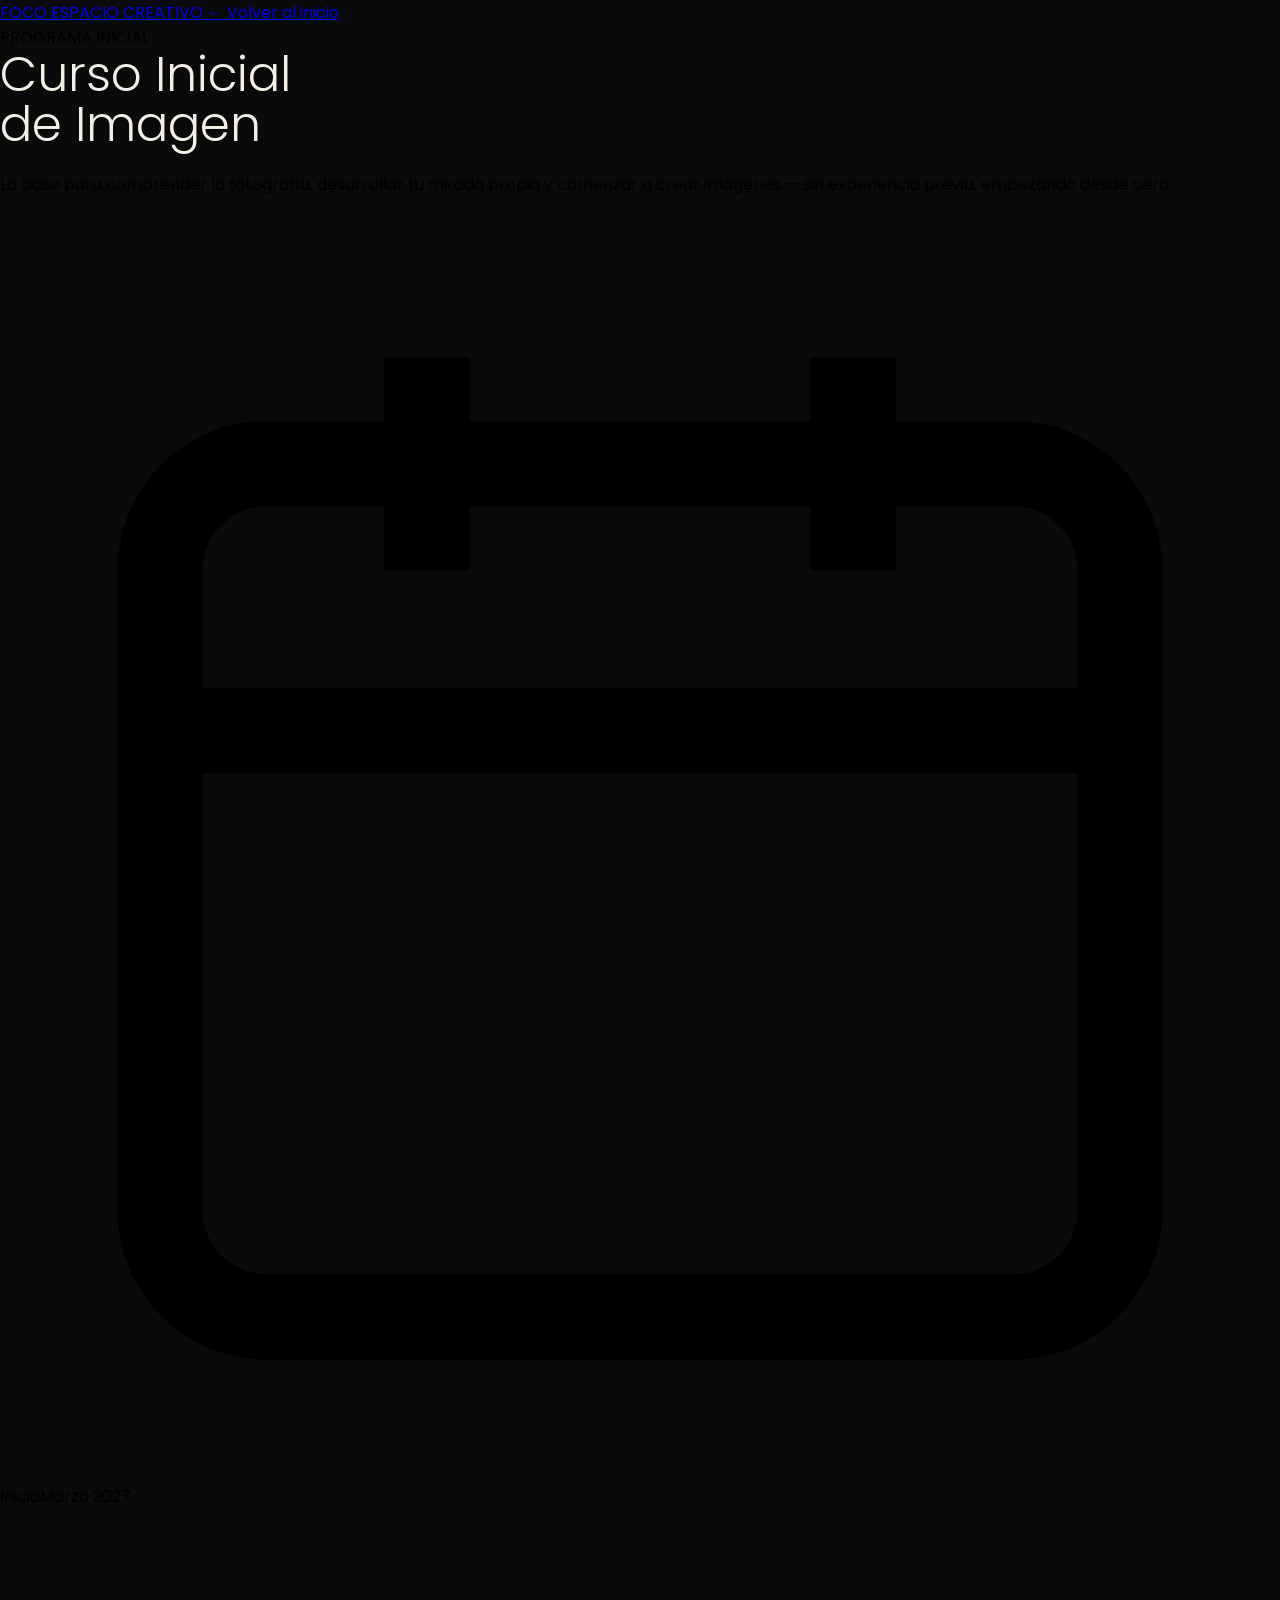
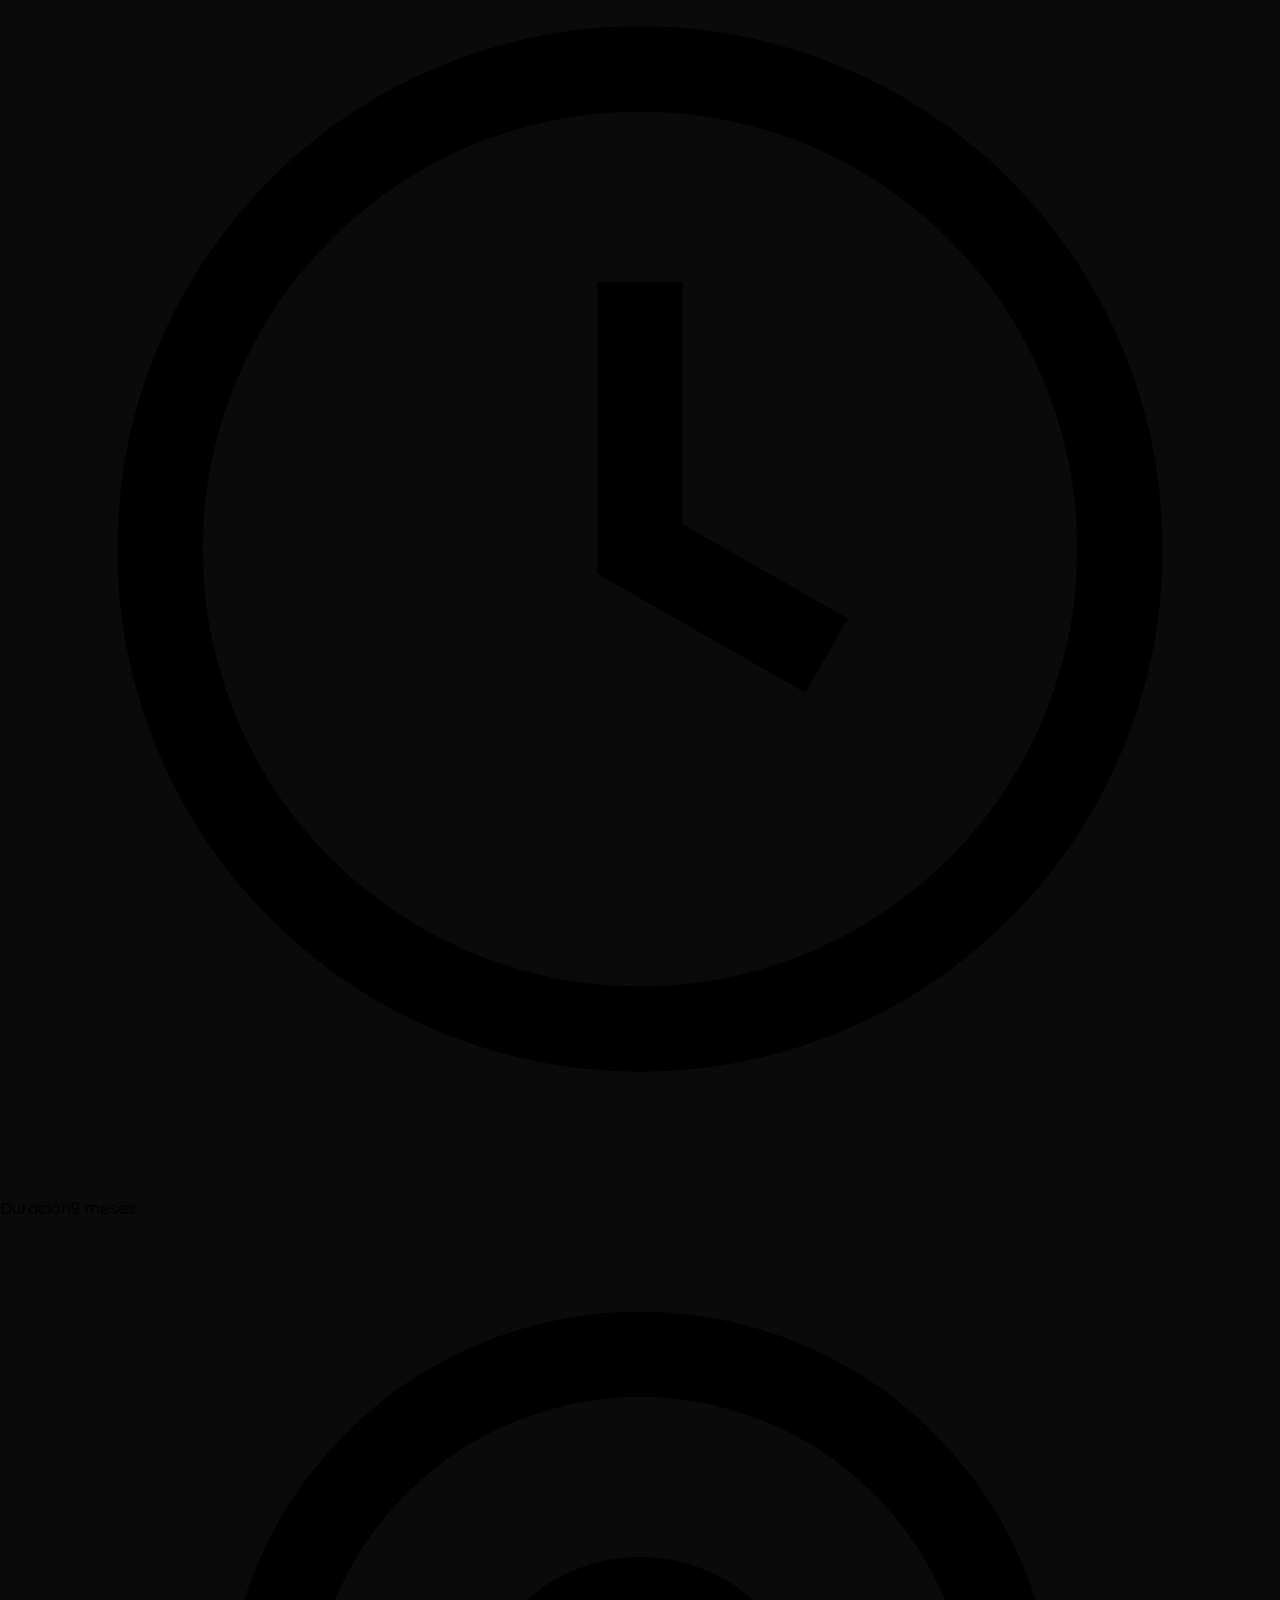
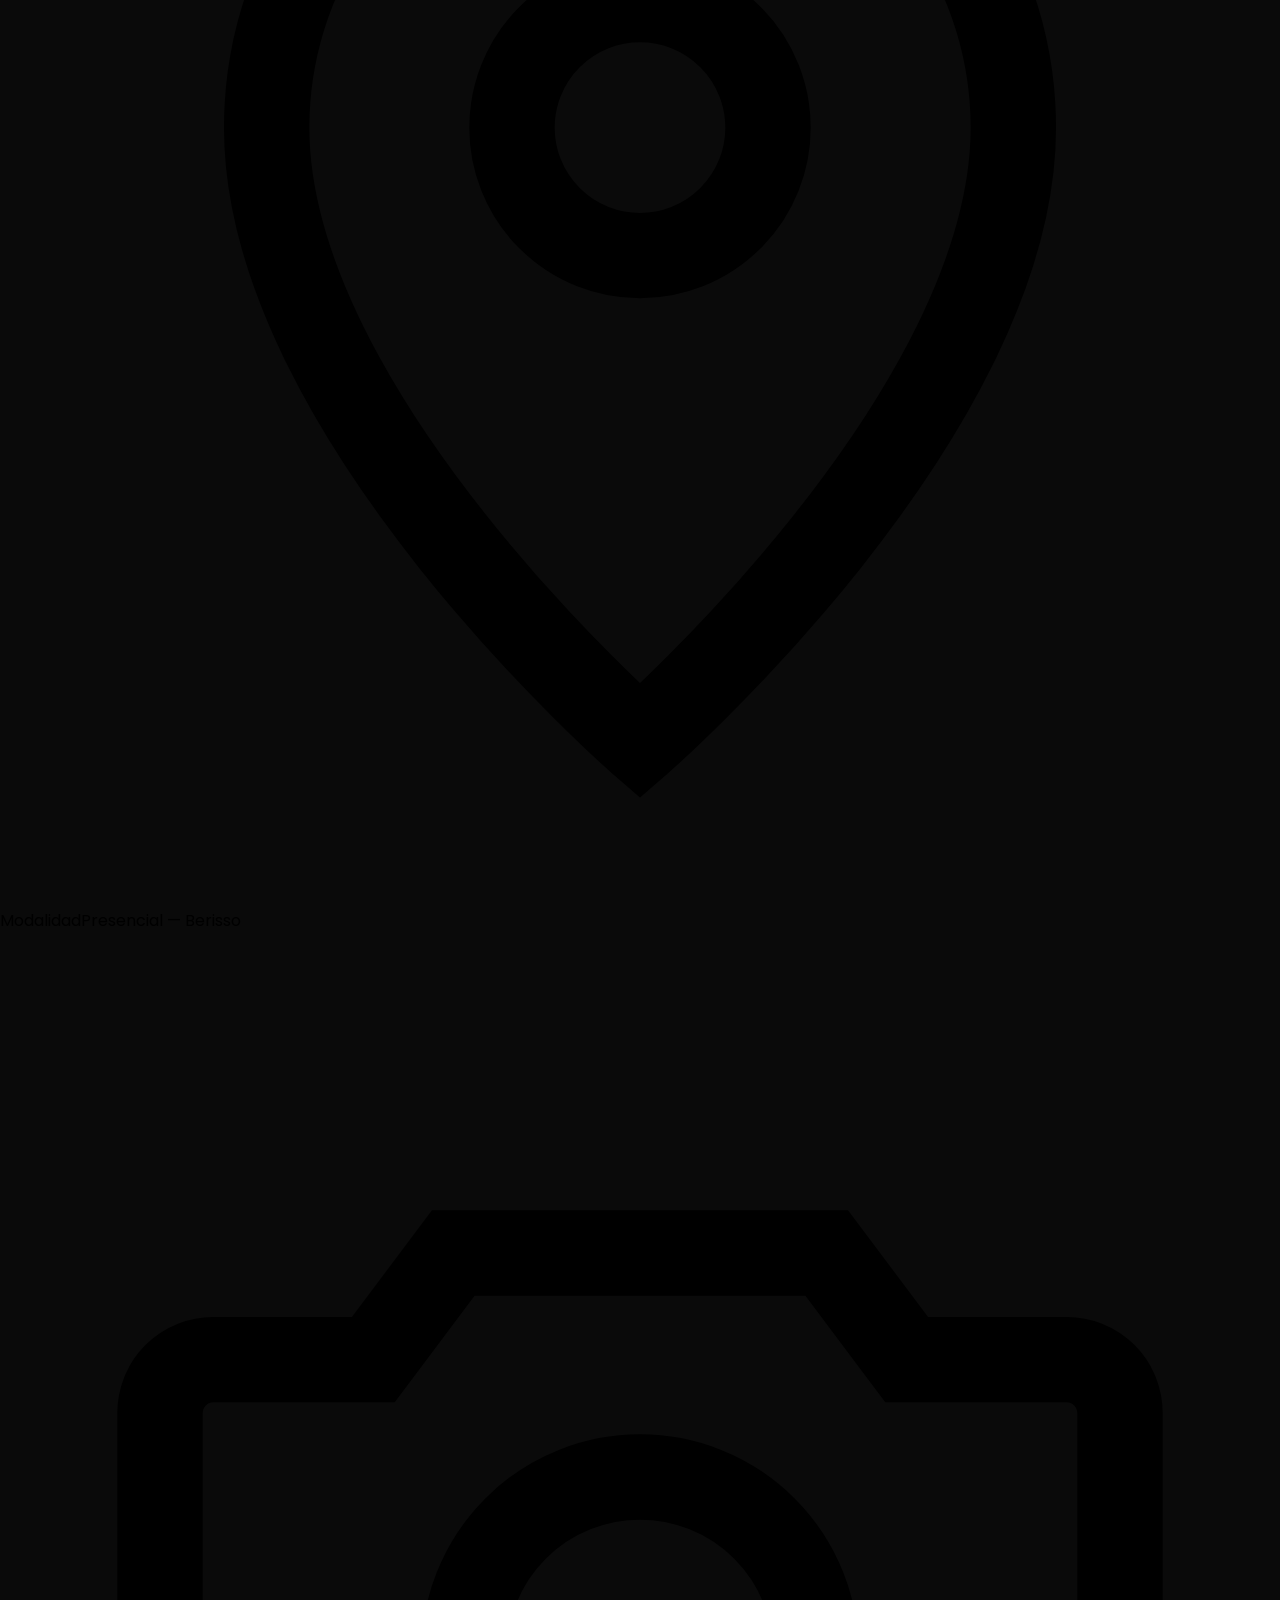
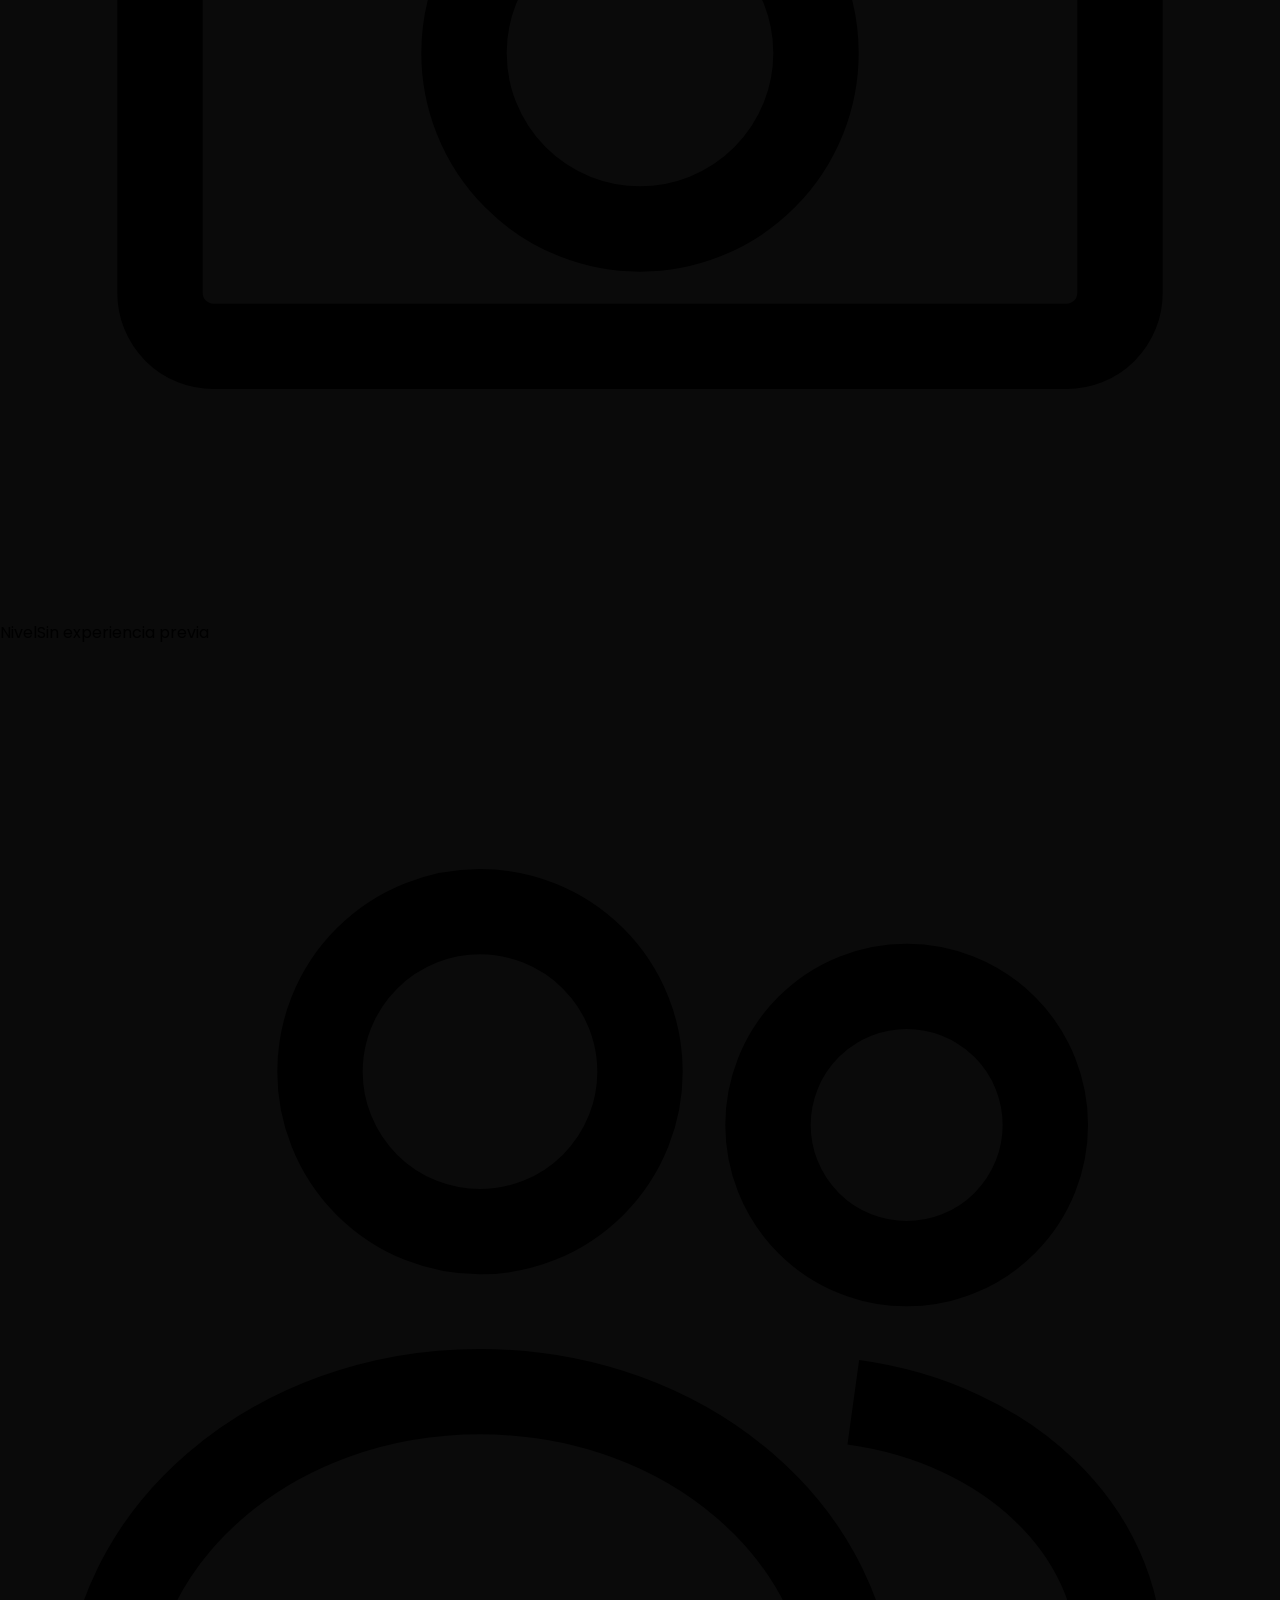
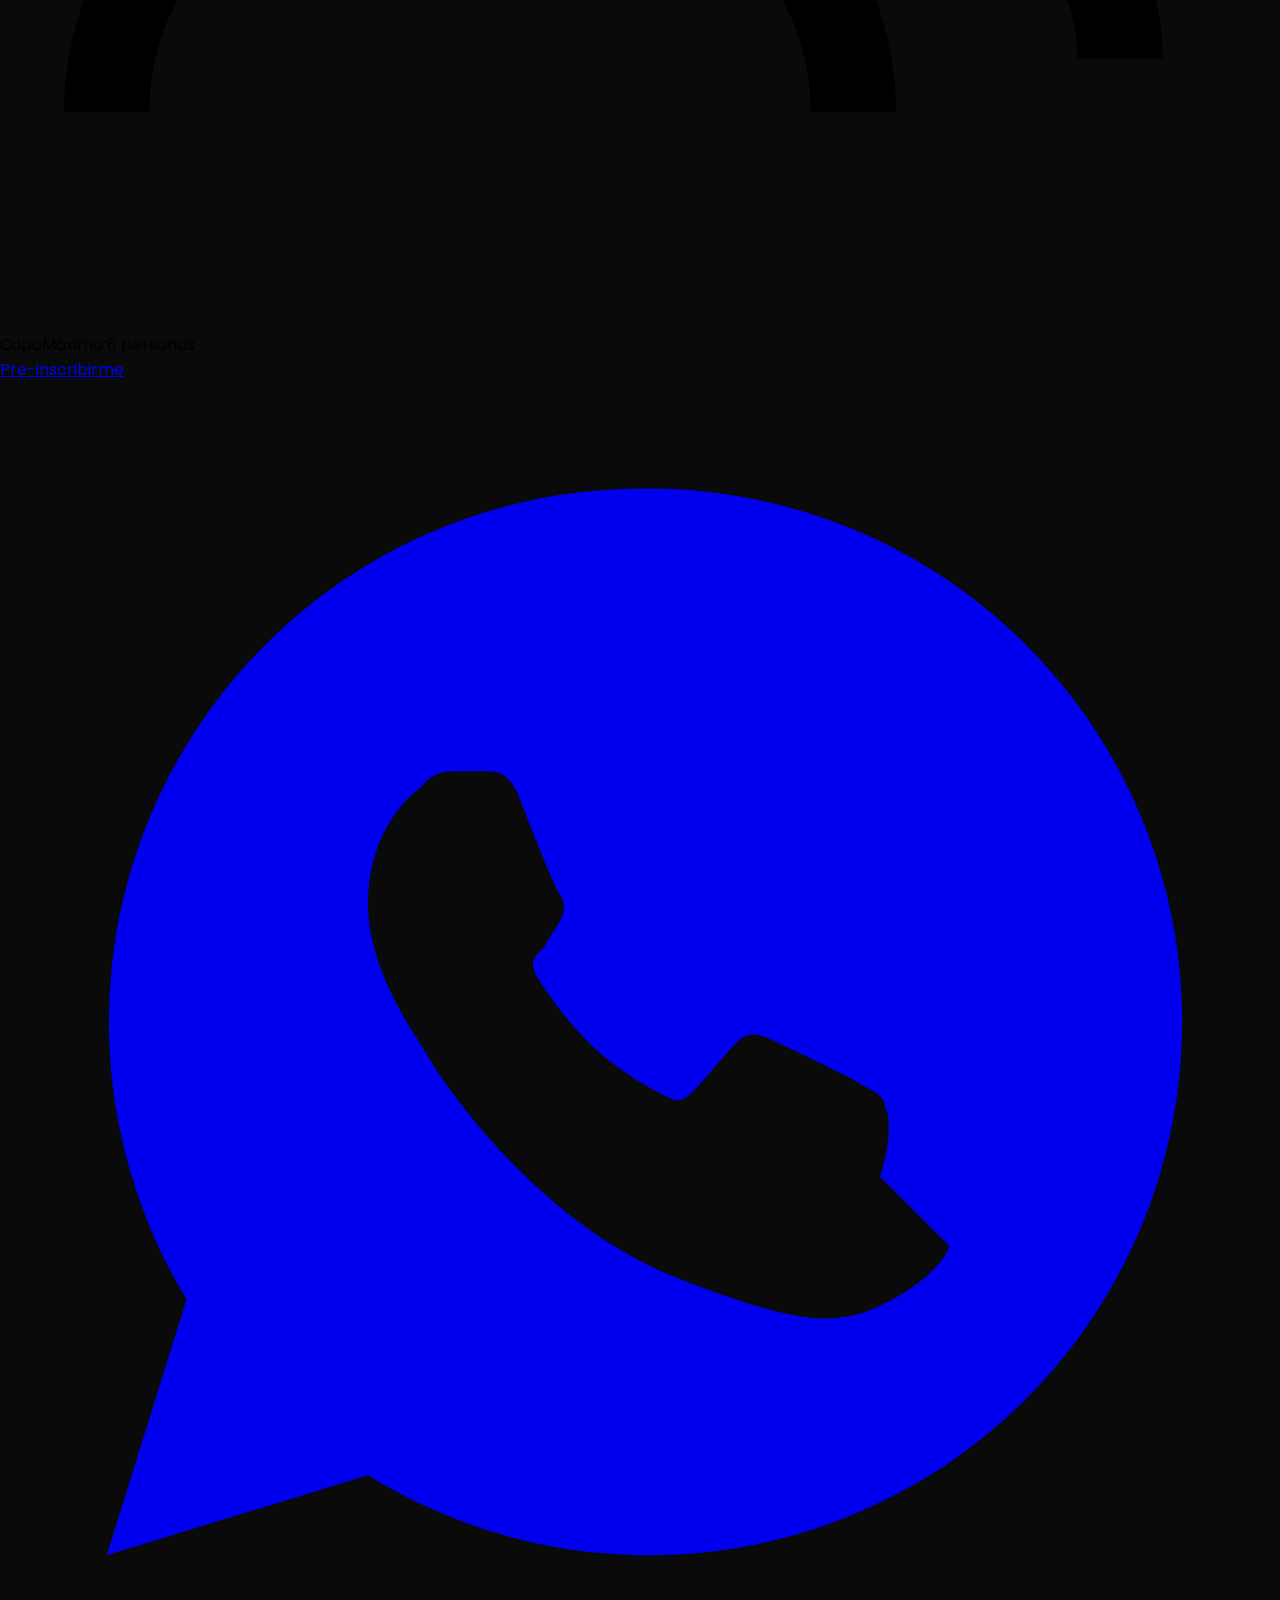
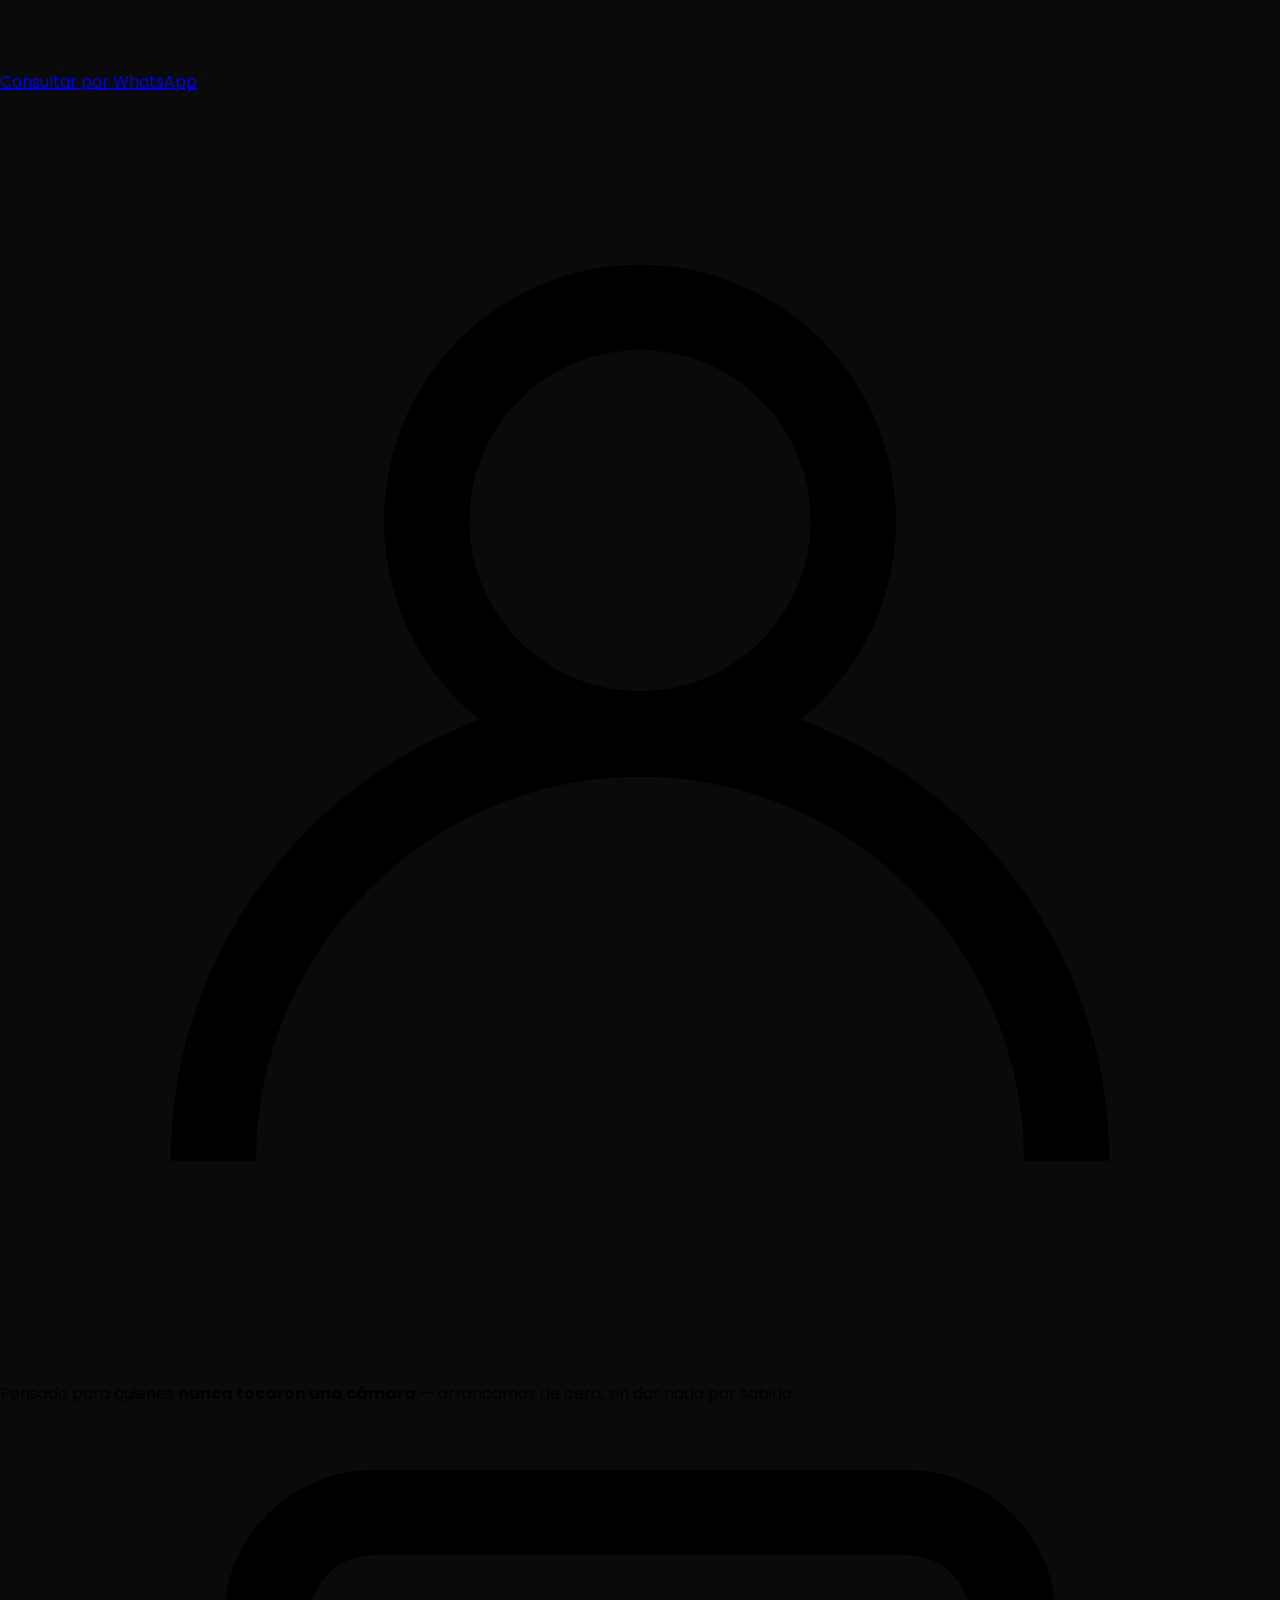
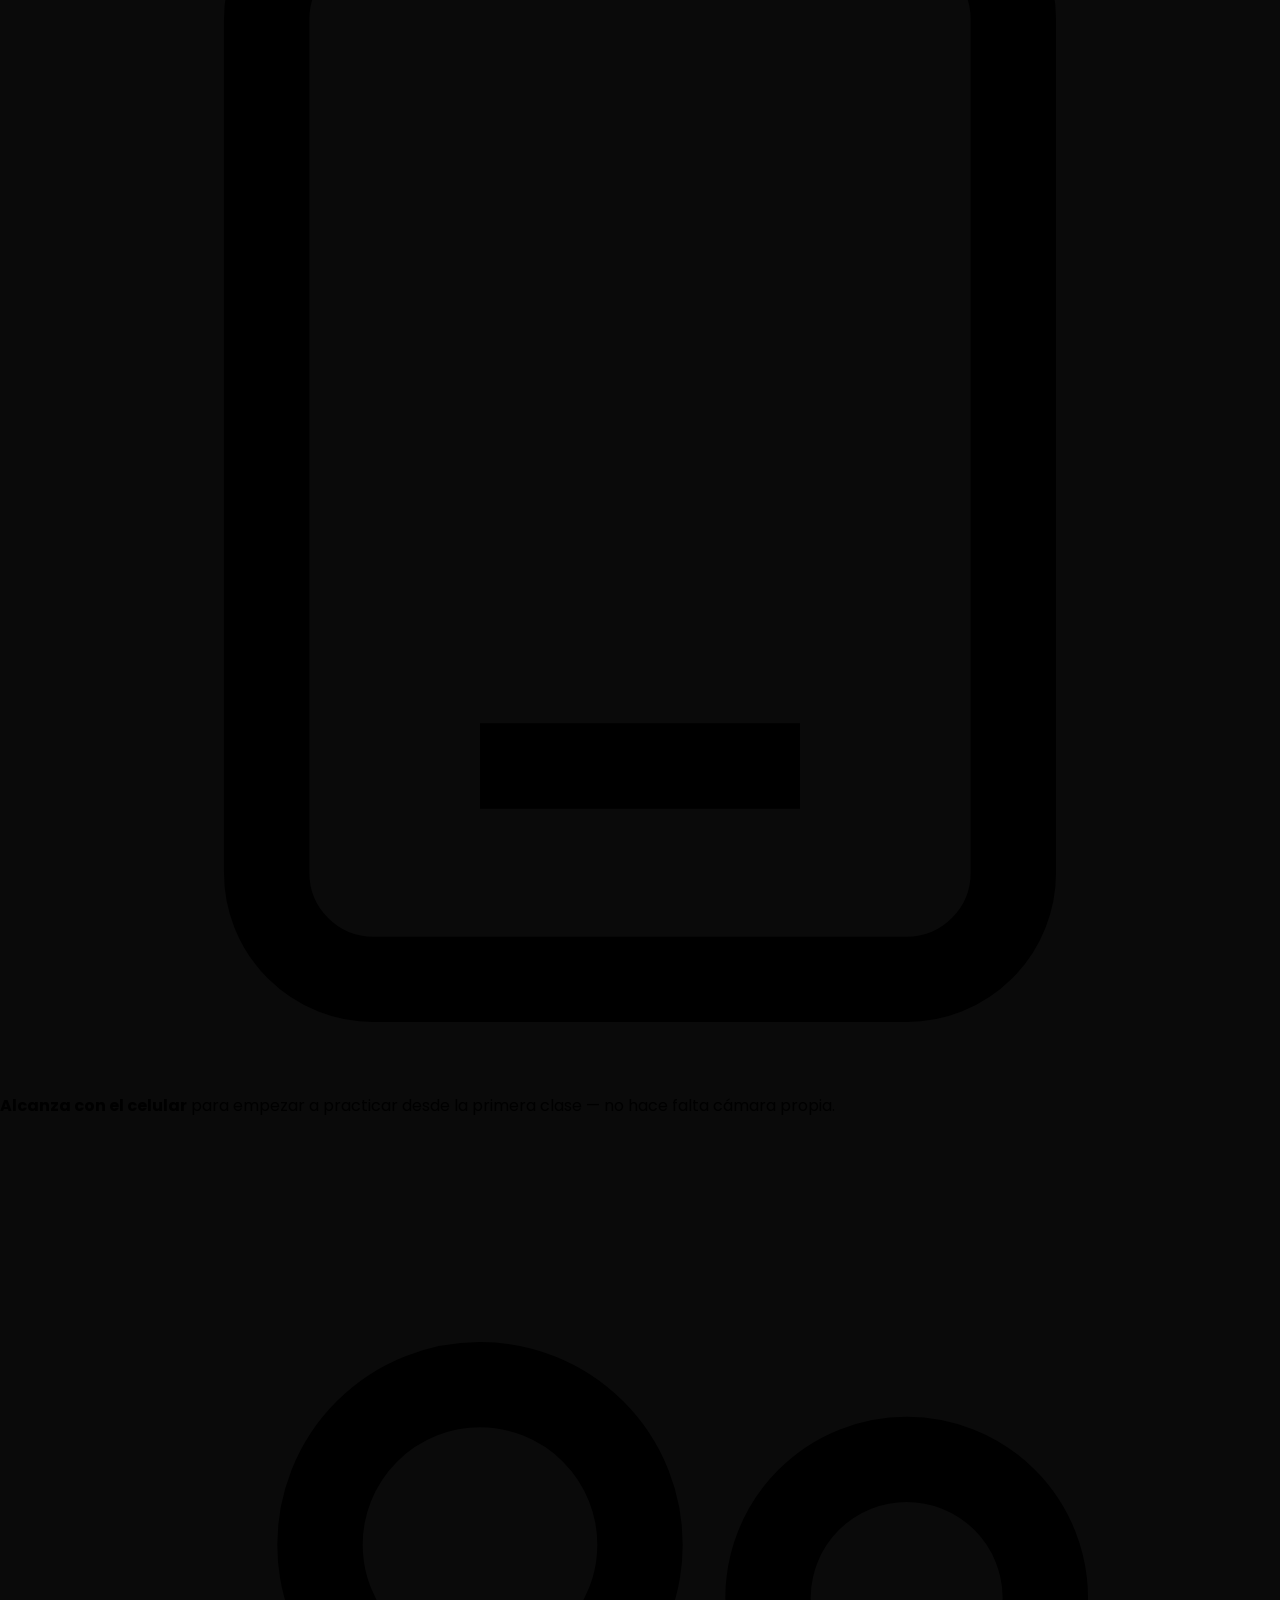
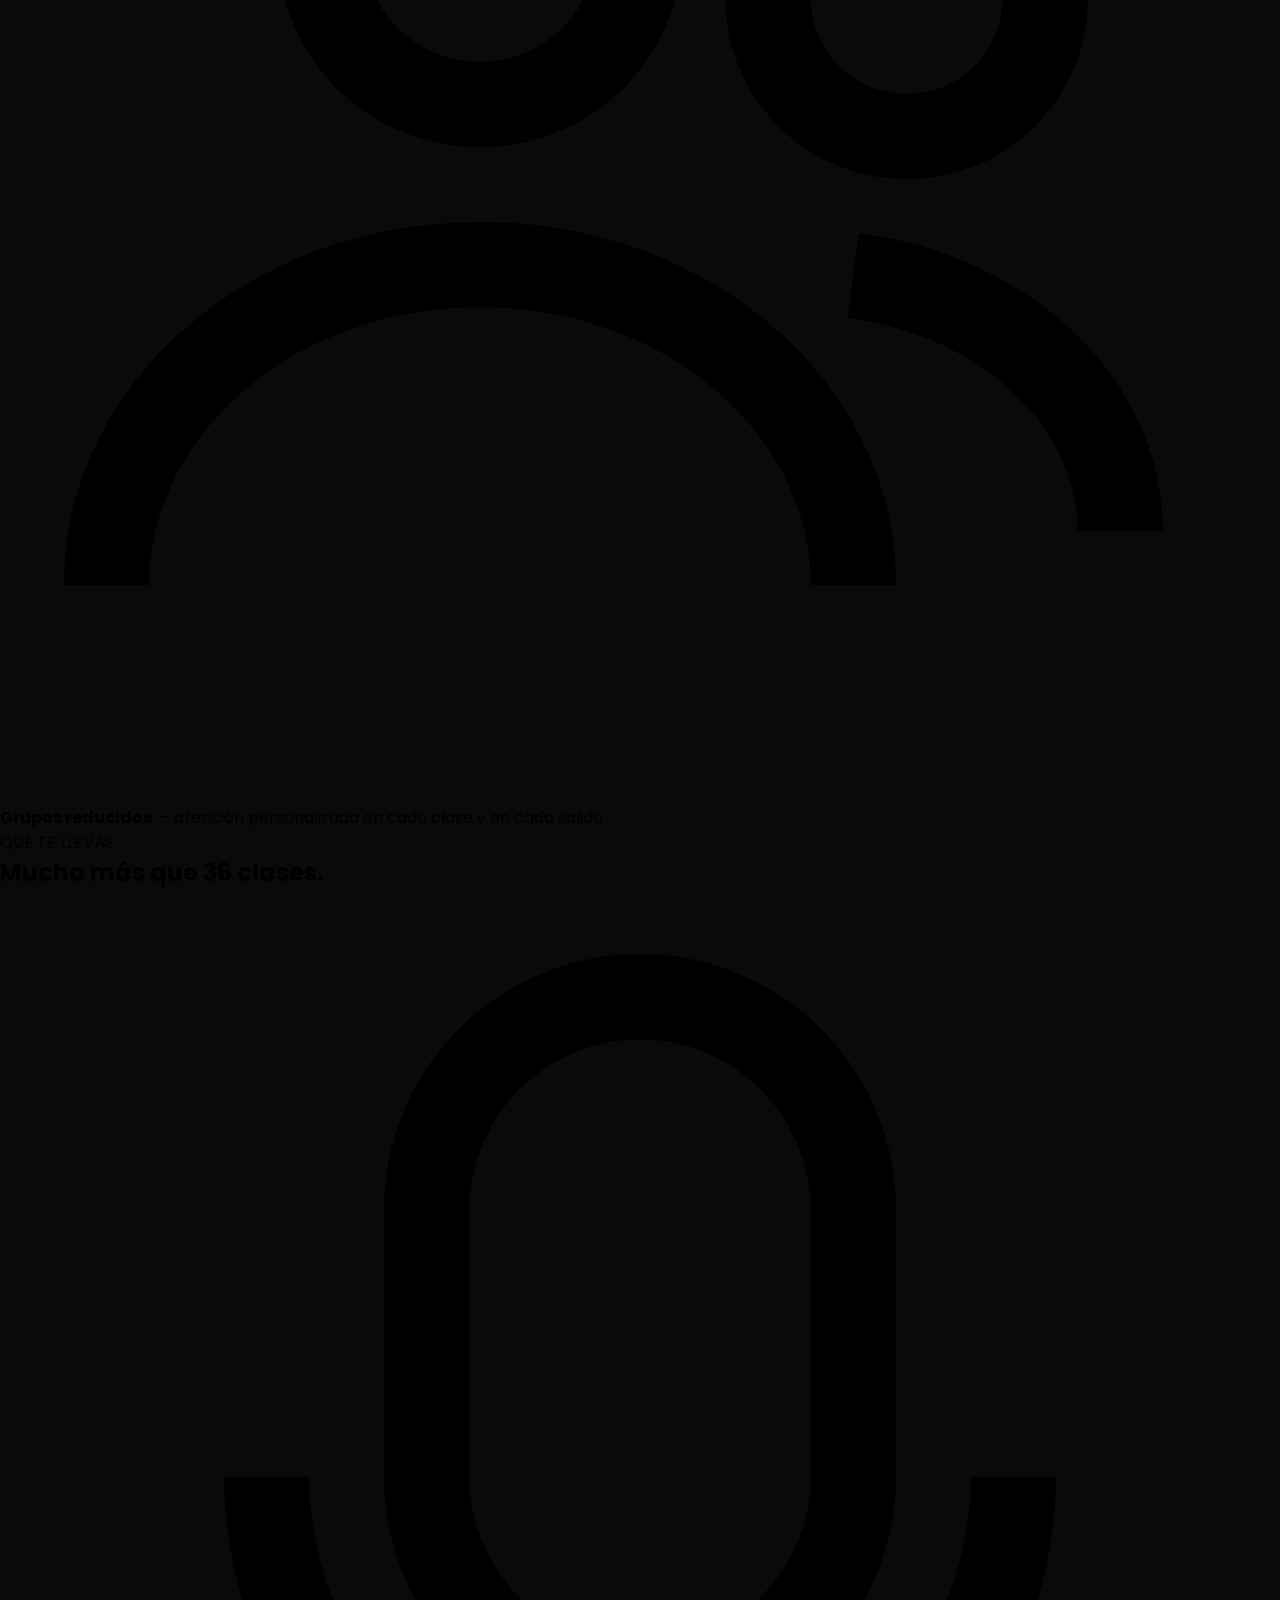
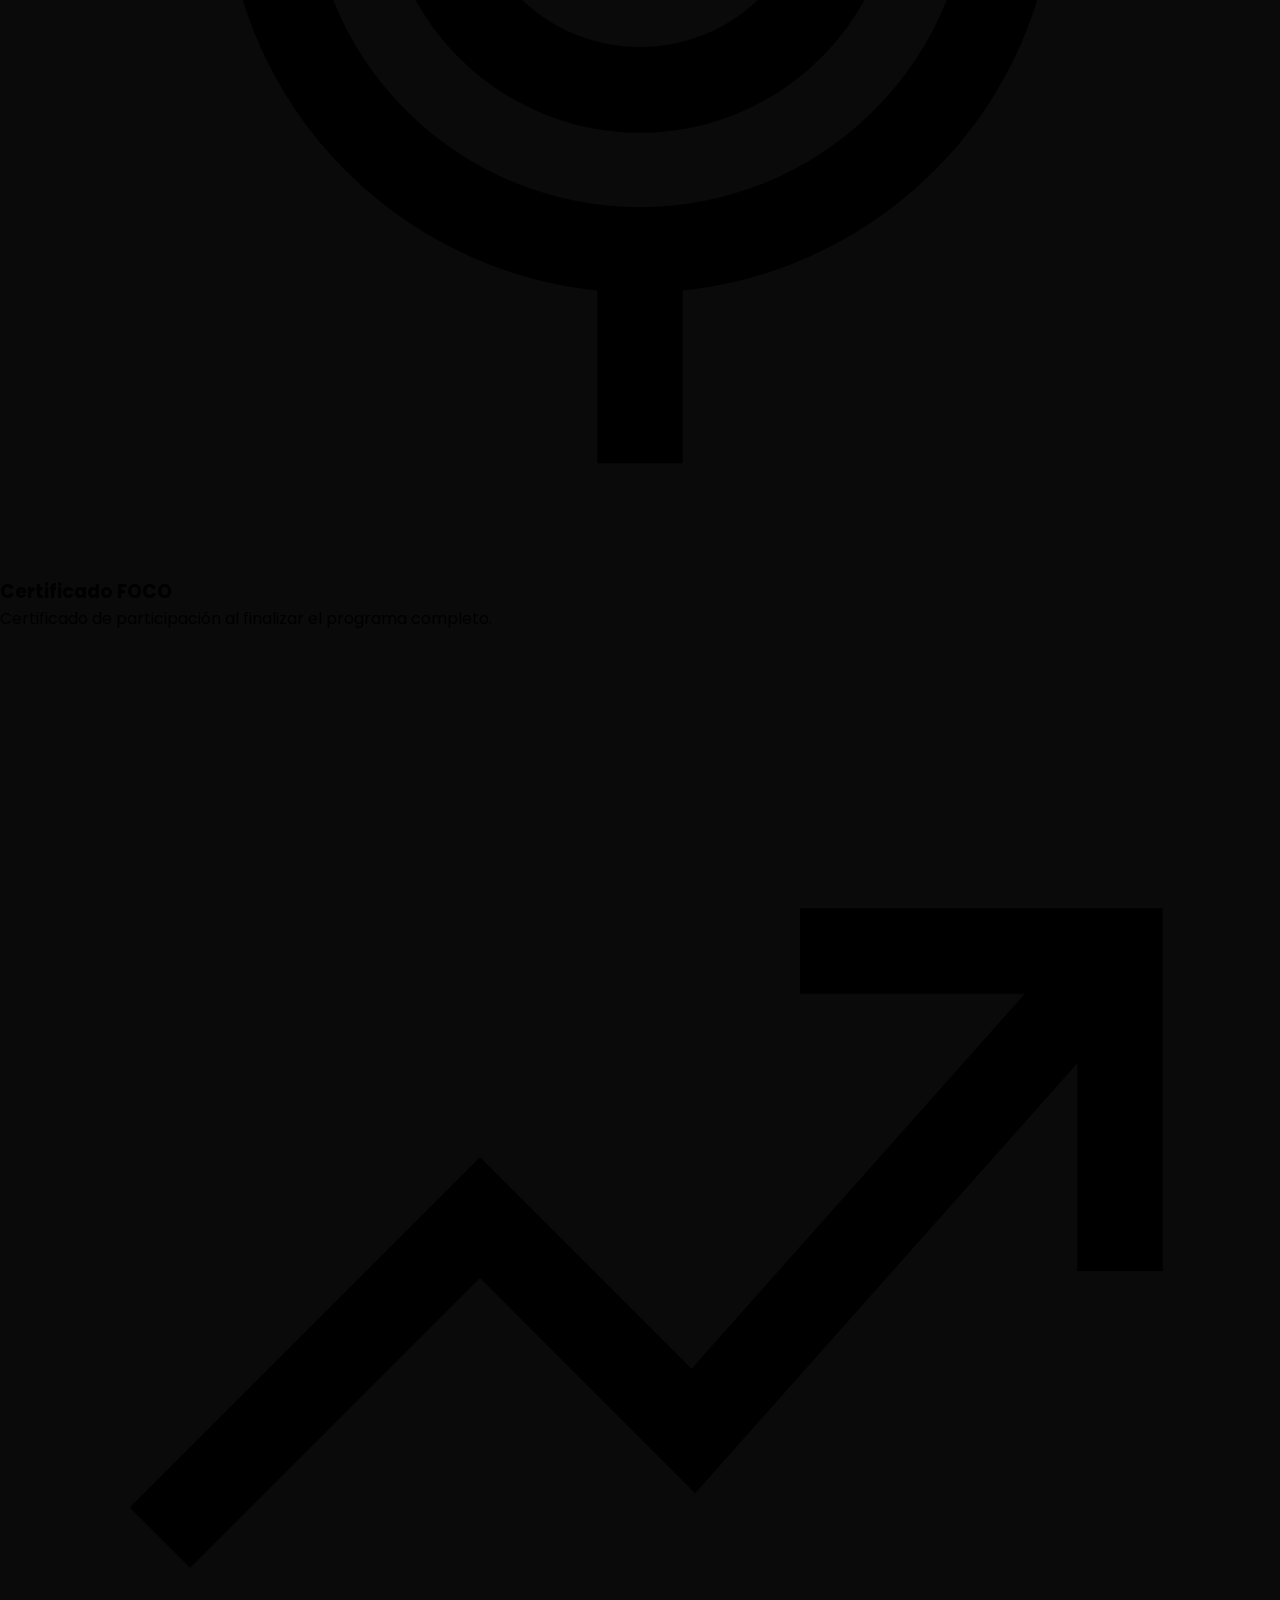
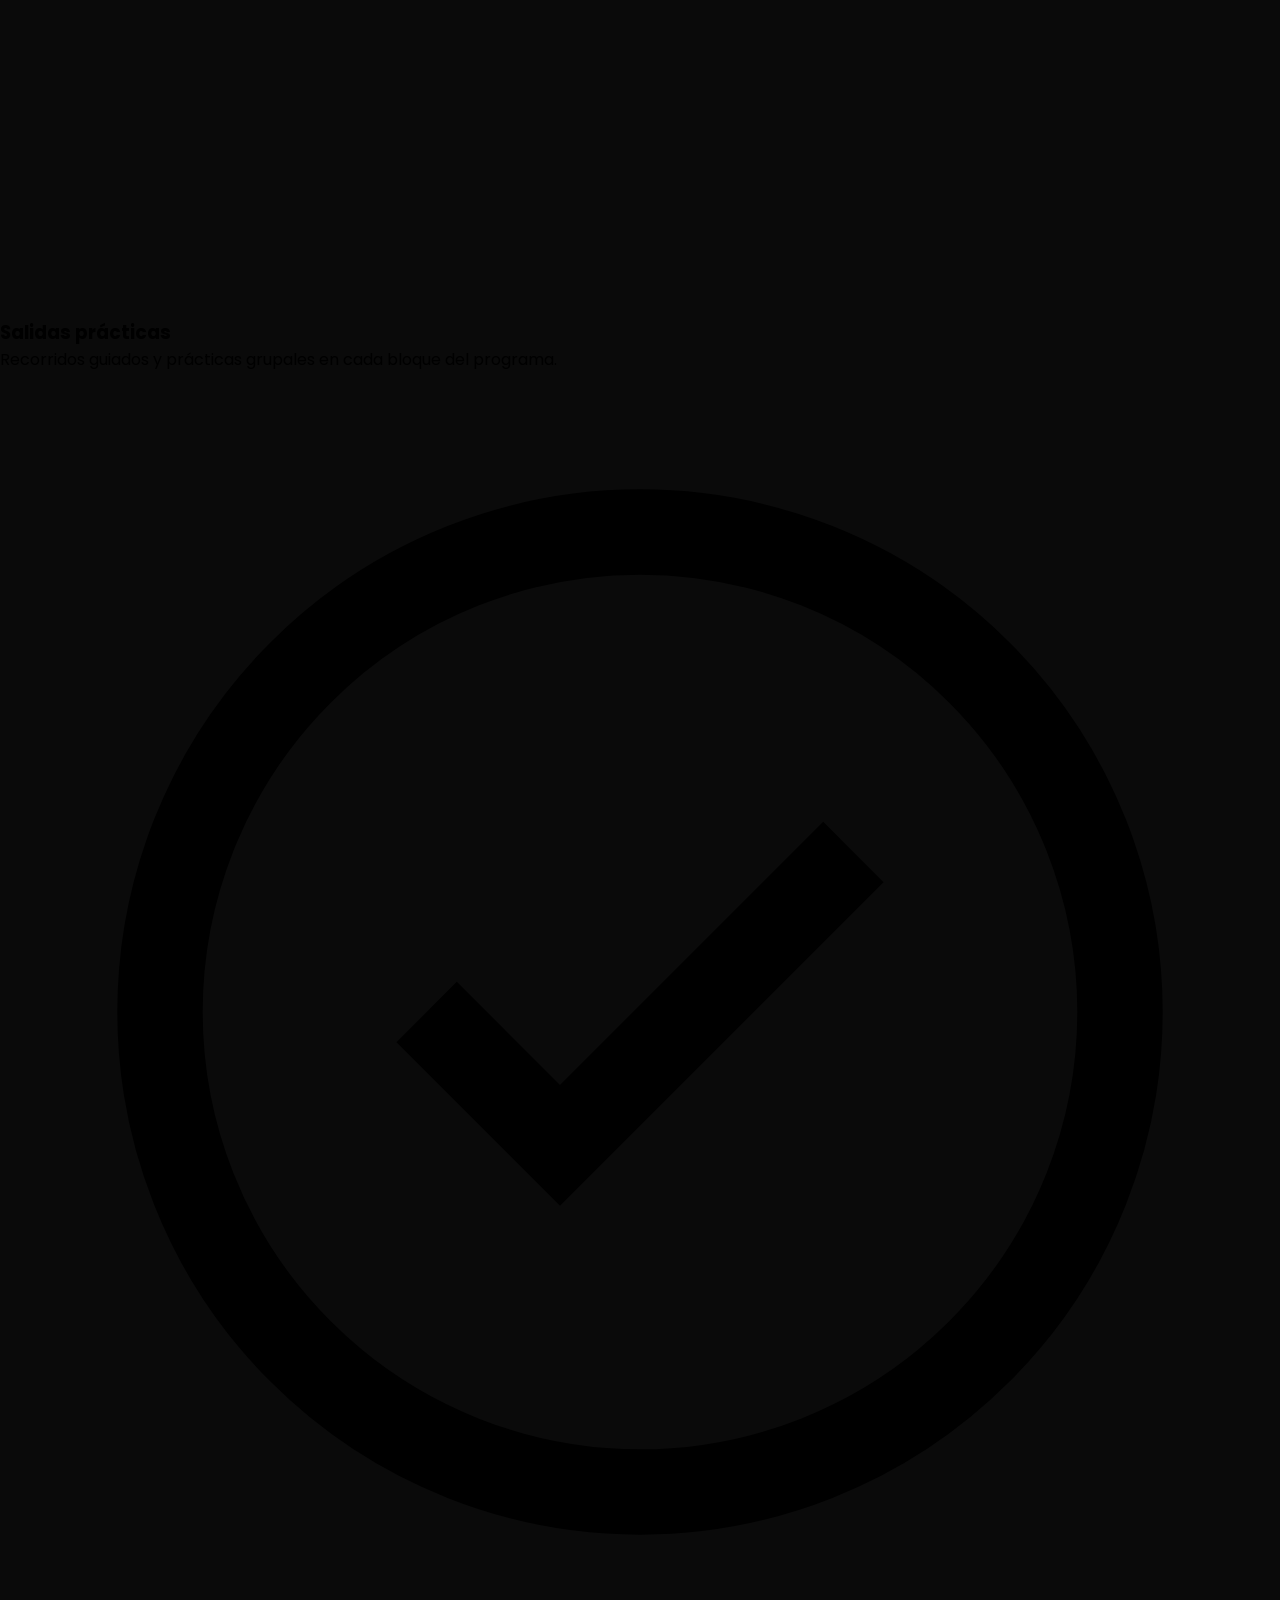
==== web_foco/curso_inicial.html @ a1c938e7 "Create curso_inicial.html" ====
<!doctype html>
<html lang="es">
<head>
<meta charset="utf-8">
<meta name="viewport" content="width=device-width, initial-scale=1">
<title>Curso Inicial de Imagen — FOCO Espacio Creativo</title>
<meta name="description" content="Curso Inicial de Imagen en FOCO — Espacio Creativo. 9 meses, presencial en Berisso, sin experiencia previa. Empezá en marzo 2027.">

<link rel="icon" type="image/png" sizes="32x32" href="assets/icons/favicon-32x32.png">
<link rel="apple-touch-icon" sizes="180x180" href="assets/icons/apple-touch-icon.png">
<link rel="icon" href="favicon.ico">

<link rel="preconnect" href="https://fonts.googleapis.com">
<link rel="preconnect" href="https://fonts.gstatic.com" crossorigin>
<link href="https://fonts.googleapis.com/css2?family=Poppins:ital,wght@0,300;0,400;0,500;0,600;0,700;0,800&family=Lora:ital,wght@0,500;0,600;0,700;1,500&display=swap" rel="stylesheet">
<link rel="stylesheet" href="style.css">
</head>
<body>

  <header class="course-nav">
    <a href="index.html" class="course-nav__logo">
      <span>FOCO</span> <span>ESPACIO CREATIVO</span>
    </a>
    <a href="index.html" class="course-nav__back">← Volver al inicio</a>
  </header>

  <!-- HERO DEL CURSO -->
  <section class="course-hero">
    <div class="course-hero__label">PROGRAMA INICIAL</div>
    <div class="course-hero__rule"></div>
    <h1>Curso Inicial<br><span>de Imagen</span></h1>
    <p class="course-hero__lead">La base para comprender la fotografía, desarrollar tu mirada propia y comenzar a crear imágenes — sin experiencia previa, empezando desde cero.</p>

    <div class="course-facts">
      <div class="course-fact">
        <svg viewBox="0 0 24 24" fill="none" stroke="currentColor" stroke-width="1.6"><rect x="3" y="5" width="18" height="16" rx="2"/><path d="M3 10h18M8 3v4M16 3v4"/></svg>
        <div><span class="course-fact__label">Inicio</span><span class="course-fact__value">Marzo 2027</span></div>
      </div>
      <div class="course-fact">
        <svg viewBox="0 0 24 24" fill="none" stroke="currentColor" stroke-width="1.6"><circle cx="12" cy="12" r="9"/><path d="M12 7v5l3.5 2"/></svg>
        <div><span class="course-fact__label">Duración</span><span class="course-fact__value">9 meses</span></div>
      </div>
      <div class="course-fact">
        <svg viewBox="0 0 24 24" fill="none" stroke="currentColor" stroke-width="1.6"><path d="M12 21s7-6.1 7-11.5A7 7 0 105 9.5C5 14.9 12 21 12 21z"/><circle cx="12" cy="9.5" r="2.4"/></svg>
        <div><span class="course-fact__label">Modalidad</span><span class="course-fact__value">Presencial — Berisso</span></div>
      </div>
      <div class="course-fact">
        <svg viewBox="0 0 24 24" fill="none" stroke="currentColor" stroke-width="1.6"><path d="M4 8h3l1.5-2h7L17 8h3a1 1 0 011 1v9a1 1 0 01-1 1H4a1 1 0 01-1-1V9a1 1 0 011-1z"/><circle cx="12" cy="13.5" r="3.3"/></svg>
        <div><span class="course-fact__label">Nivel</span><span class="course-fact__value">Sin experiencia previa</span></div>
      </div>
      <div class="course-fact">
        <svg viewBox="0 0 24 24" fill="none" stroke="currentColor" stroke-width="1.6"><circle cx="9" cy="8" r="3"/><path d="M2 20c0-3.3 3.1-6 7-6s7 2.7 7 6"/><circle cx="17" cy="9" r="2.6"/><path d="M16 14.2c2.9.4 5 2.4 5 4.8"/></svg>
        <div><span class="course-fact__label">Cupo</span><span class="course-fact__value">Máximo 8 personas</span></div>
      </div>
    </div>

    <div class="course-hero__cta">
      <a href="#reserva" class="btn btn--solid">Pre-inscribirme</a>
      <a href="https://wa.me/542215316757?text=Hola%2C%20quiero%20m%C3%A1s%20informaci%C3%B3n%20del%20Curso%20Inicial" target="_blank" rel="noopener" class="btn btn--outline">
        <svg viewBox="0 0 24 24" fill="currentColor"><path d="M12 2a10 10 0 00-8.5 15.2L2 22l4.9-1.5A10 10 0 1012 2zm5.8 14.2c-.2.6-1.3 1.2-1.8 1.3-.5.1-1 .2-3.3-.7-2.8-1.1-4.6-4-4.7-4.2-.1-.2-1.1-1.5-1.1-2.8 0-1.3.7-2 1-2.2.2-.3.5-.3.7-.3h.5c.2 0 .4 0 .6.4.2.5.7 1.8.8 1.9.1.2.1.3 0 .5-.1.2-.2.3-.3.5-.2.2-.3.3-.1.6.7 1.1 1.4 1.7 2.4 2.2.2.1.3.1.5-.1.2-.2.6-.7.8-.9.2-.2.3-.2.6-.1.2.1 1.5.7 1.8.9.2.1.4.2.4.4.1.2.1.7-.1 1.3z"/></svg>
        Consultar por WhatsApp
      </a>
    </div>
  </section>

  <!-- PARA QUIÉN ES -->
  <section class="course-audience">
    <div class="course-audience__inner">
      <div class="course-audience__item">
        <svg viewBox="0 0 24 24" fill="none" stroke="currentColor" stroke-width="1.6"><circle cx="12" cy="8" r="4"/><path d="M4 20c0-4.4 3.6-8 8-8s8 3.6 8 8"/></svg>
        <p>Pensado para quienes <b>nunca tocaron una cámara</b> — arrancamos de cero, sin dar nada por sabido.</p>
      </div>
      <div class="course-audience__item">
        <svg viewBox="0 0 24 24" fill="none" stroke="currentColor" stroke-width="1.6"><rect x="5" y="2" width="14" height="20" rx="2"/><path d="M9 18h6"/></svg>
        <p><b>Alcanza con el celular</b> para empezar a practicar desde la primera clase — no hace falta cámara propia.</p>
      </div>
      <div class="course-audience__item">
        <svg viewBox="0 0 24 24" fill="none" stroke="currentColor" stroke-width="1.6"><circle cx="9" cy="8" r="3"/><path d="M2 20c0-3.3 3.1-6 7-6s7 2.7 7 6"/><circle cx="17" cy="9" r="2.6"/><path d="M16 14.2c2.9.4 5 2.4 5 4.8"/></svg>
        <p><b>Grupos reducidos</b> — atención personalizada en cada clase y en cada salida.</p>
      </div>
    </div>
  </section>

  <!-- QUÉ TE LLEVÁS -->
  <section class="course-includes">
    <div class="course-includes__head">
      <div class="section-label">QUÉ TE LLEVÁS</div>
      <div class="section-rule"></div>
      <h2>Mucho más que 36 clases.</h2>
    </div>
    <div class="course-includes__grid">
      <div class="include-card">
        <svg viewBox="0 0 24 24" fill="none" stroke="currentColor" stroke-width="1.6"><path d="M12 15a4 4 0 004-4V6a4 4 0 00-8 0v5a4 4 0 004 4z"/><path d="M19 11a7 7 0 01-14 0M12 18v4"/></svg>
        <h3>Certificado FOCO</h3>
        <p>Certificado de participación al finalizar el programa completo.</p>
      </div>
      <div class="include-card">
        <svg viewBox="0 0 24 24" fill="none" stroke="currentColor" stroke-width="1.6"><path d="M3 17l6-6 4 4 8-9"/><path d="M15 6h6v6"/></svg>
        <h3>Salidas prácticas</h3>
        <p>Recorridos guiados y prácticas grupales en cada bloque del programa.</p>
      </div>
      <div class="include-card">
        <svg viewBox="0 0 24 24" fill="none" stroke="currentColor" stroke-width="1.6"><circle cx="12" cy="12" r="9"/><path d="M8 12l2.5 2.5L16 9"/></svg>
        <h3>Devolución individual</h3>
        <p>Feedback personalizado sobre tu trabajo, no solo correcciones grupales.</p>
      </div>
      <div class="include-card">
        <svg viewBox="0 0 24 24" fill="none" stroke="currentColor" stroke-width="1.6"><rect x="3" y="4" width="18" height="14" rx="2"/><path d="M3 9h18M8 4v5"/></svg>
        <h3>Portfolio final</h3>
        <p>Terminás el curso con una selección de trabajos propios, lista para mostrar.</p>
      </div>
    </div>
  </section>

  <!-- TEMARIO -->
  <section class="course-syllabus">
    <div class="course-syllabus__head">
      <div class="section-label">PROGRAMA</div>
      <div class="section-rule"></div>
      <h2>36 clases, 6 etapas.</h2>
      <p class="course-syllabus__lead">Un recorrido progresivo: empezás por la base técnica y terminás dirigiendo tu propio proyecto fotográfico.</p>
    </div>
    <div class="syllabus-list">
      <div class="syllabus-item">
        <div class="syllabus-item__num">01</div>
        <div class="syllabus-item__body">
          <h3>Fundamentos técnicos</h3>
          <span class="syllabus-item__range">Clases 1 – 8</span>
          <p>Qué es una fotografía, cómo funciona la cámara, distancia focal, apertura, velocidad e ISO. La base técnica completa, con práctica en cada clase.</p>
        </div>
      </div>
      <div class="syllabus-item">
        <div class="syllabus-item__num">02</div>
        <div class="syllabus-item__body">
          <h3>Composición y mirada crítica</h3>
          <span class="syllabus-item__range">Clases 9 – 16</span>
          <p>Salidas fotográficas, clínica de imágenes y lectura crítica grupal — aprender a mirar y a argumentar tus decisiones visuales.</p>
        </div>
      </div>
      <div class="syllabus-item">
        <div class="syllabus-item__num">03</div>
        <div class="syllabus-item__body">
          <h3>Luz natural</h3>
          <span class="syllabus-item__range">Clases 17 – 21</span>
          <p>Entender la luz disponible y usarla a tu favor, sin depender de equipo artificial.</p>
        </div>
      </div>
      <div class="syllabus-item">
        <div class="syllabus-item__num">04</div>
        <div class="syllabus-item__body">
          <h3>Estudio e iluminación artificial</h3>
          <span class="syllabus-item__range">Clases 22 – 28</span>
          <p>Práctica en estudio con control total: armado de set, una luz, retrato dirigido.</p>
        </div>
      </div>
      <div class="syllabus-item">
        <div class="syllabus-item__num">05</div>
        <div class="syllabus-item__body">
          <h3>Retrato y dirección de personas</h3>
          <span class="syllabus-item__range">Clases 29 – 32</span>
          <p>Dirigir modelos reales y resolver una sesión de principio a fin, con feedback inmediato.</p>
        </div>
      </div>
      <div class="syllabus-item">
        <div class="syllabus-item__num">06</div>
        <div class="syllabus-item__body">
          <h3>Proyecto final</h3>
          <span class="syllabus-item__range">Clases 33 – 36</span>
          <p>Revisión de proyectos, selección de portfolio y devolución individual de cierre.</p>
        </div>
      </div>
    </div>
  </section>

  <!-- TESTIMONIOS (placeholder) -->
  <section class="course-testimonials">
    <svg viewBox="0 0 24 24" fill="none" stroke="currentColor" stroke-width="1.4"><path d="M7 8h4v5a3 3 0 01-3 3H7"/><path d="M14 8h4v5a3 3 0 01-3 3h-1"/></svg>
    <p>Este va a ser el primer grupo de FOCO — pronto vas a encontrar acá las experiencias de los primeros alumnos.</p>
  </section>

  <!-- PRECIO + RESERVA -->
  <section class="course-price" id="reserva">
    <div class="course-price__card">
      <div class="section-label">INVERSIÓN</div>
      <div class="course-price__amount">$70.000<span>/ mes</span></div>
      <p class="course-price__note">Valor de referencia, sujeto a confirmación antes del inicio del curso.</p>
      <ul class="course-price__list">
        <li>9 cuotas mensuales — Marzo a Noviembre 2027</li>
        <li>Coordinamos forma de pago por WhatsApp (transferencia o efectivo)</li>
        <li>Grupo reducido — máximo 8 personas por curso</li>
        <li>Si se completa el cupo, abrimos un segundo grupo</li>
      </ul>
    </div>

    <div class="course-form">
      <h2>Pre-inscripción</h2>
      <p class="course-form__lead">Dejanos tus datos para anotarte en la lista — no implica pago ni compromiso, es solo el primer paso. Te contactamos por WhatsApp para resolver dudas y confirmar el cupo.</p>
      <form id="reserva-form">
        <input type="hidden" name="access_key" value="af8b8264-5bc4-4c7f-9a97-601a903d8e59">
        <input type="hidden" name="subject" value="Nueva pre-inscripción — Curso Inicial FOCO">
        <label>
          Nombre y apellido
          <input type="text" name="nombre" required>
        </label>
        <label>
          WhatsApp
          <input type="tel" name="whatsapp" placeholder="221 531-6757" required>
        </label>
        <label>
          Email <span class="opt">(opcional)</span>
          <input type="email" name="email">
        </label>
        <button type="submit" class="btn btn--solid btn--full">Enviar pre-inscripción</button>
        <p id="reserva-status" class="course-form__status"></p>
      </form>
    </div>
  </section>

  <!-- FAQ -->
  <section class="course-faq">
    <div class="section-label">PREGUNTAS FRECUENTES</div>
    <div class="section-rule"></div>
    <div class="faq-item">
      <h3>¿Necesito cámara propia?</h3>
      <p>No para empezar. Con el celular alcanza para las primeras clases y prácticas — más adelante, si querés profundizar con una cámara, te asesoramos sobre qué te conviene según tu presupuesto.</p>
    </div>
    <div class="faq-item">
      <h3>¿Hay certificado al finalizar?</h3>
      <p>Sí, FOCO entrega un certificado de participación a quienes completan el programa completo.</p>
    </div>
    <div class="faq-item">
      <h3>¿Cómo se coordina el pago?</h3>
      <p>Por WhatsApp, de forma personal — transferencia o efectivo, como prefieras. Todavía no manejamos pagos online.</p>
    </div>
    <div class="faq-item">
      <h3>¿Es para cualquier edad?</h3>
      <p>Está pensado para adultos sin experiencia previa en fotografía. Si tenés dudas puntuales sobre tu caso, escribinos por WhatsApp antes de anotarte.</p>
    </div>
  </section>

  <footer class="site-footer">
    <div class="site-footer__top">
      <div class="site-footer__brand">
        <div class="site-footer__logo">
          <span class="site-footer__logo-foco">FOCO</span>
          <span class="site-footer__logo-sep"></span>
          <span class="site-footer__logo-sub">ESPACIO CREATIVO</span>
        </div>
        <p class="site-footer__tagline">Aprendé a crear con imágenes.</p>
      </div>
      <div class="site-footer__contact">
        <a href="https://wa.me/542215316757?text=Hola%2C%20quiero%20m%C3%A1s%20informaci%C3%B3n%20de%20los%20cursos" target="_blank" rel="noopener" class="site-footer__link">
          <svg viewBox="0 0 24 24" fill="white"><path d="M12 2a10 10 0 00-8.5 15.2L2 22l4.9-1.5A10 10 0 1012 2zm5.8 14.2c-.2.6-1.3 1.2-1.8 1.3-.5.1-1 .2-3.3-.7-2.8-1.1-4.6-4-4.7-4.2-.1-.2-1.1-1.5-1.1-2.8 0-1.3.7-2 1-2.2.2-.3.5-.3.7-.3h.5c.2 0 .4 0 .6.4.2.5.7 1.8.8 1.9.1.2.1.3 0 .5-.1.2-.2.3-.3.5-.2.2-.3.3-.1.6.7 1.1 1.4 1.7 2.4 2.2.2.1.3.1.5-.1.2-.2.6-.7.8-.9.2-.2.3-.2.6-.1.2.1 1.5.7 1.8.9.2.1.4.2.4.4.1.2.1.7-.1 1.3z"/></svg>
          +54 221 531-6757
        </a>
        <a href="https://instagram.com/estudiomelkun" target="_blank" rel="noopener" class="site-footer__link">
          <svg viewBox="0 0 24 24" fill="none" stroke="currentColor" stroke-width="1.6"><rect x="3" y="3" width="18" height="18" rx="5"/><circle cx="12" cy="12" r="4"/><circle cx="17.2" cy="6.8" r="1"/></svg>
          @estudiomelkun
        </a>
        <div class="site-footer__link site-footer__link--static">
          <svg viewBox="0 0 24 24" fill="none" stroke="currentColor" stroke-width="1.6"><path d="M12 21s7-6.1 7-11.5A7 7 0 105 9.5C5 14.9 12 21 12 21z"/><circle cx="12" cy="9.5" r="2.4"/></svg>
          Berisso, Buenos Aires
        </div>
      </div>
    </div>
    <div class="site-footer__rule"></div>
    <div class="site-footer__bottom">
      <p>© 2026 FOCO Espacio Creativo. Todos los derechos reservados.</p>
    </div>
  </footer>

  <script src="script.js"></script>
</body>
</html>
---- web_foco/style.css ----
:root{
  --orange:#C48543;
  --cream:#F3EFE7;
  --dark:#0a0a0a;
  --body:#cfc9c0;
}

*{ box-sizing:border-box; margin:0; padding:0; }

body{
  font-family:'Poppins', sans-serif;
  background:var(--dark);
}

/* ---------- HERO ---------- */

.hero{
  position:relative;
  width:100%;
  aspect-ratio: 1920 / 1080;
  display:flex;
  background:var(--dark);
}

.hero__text{
  position:relative;
  z-index:2;
  width:42%;
  flex-shrink:0;
  padding: 6.2vw 3vw 0 3.6vw;
  display:flex;
  flex-direction:column;
}

.hero__photo{
  position:relative;
  flex:1;
  background-image:url('assets/images/hero.jpg');
  background-size:cover;
  background-position: 62% 22%;
}

.hero__photo::after{
  content:'';
  position:absolute;
  left:0; right:0; bottom:0;
  height:22%;
  background:linear-gradient(to bottom, rgba(10,10,10,0) 0%, rgba(10,10,10,0.9) 100%);
}

.hero__seam{
  position:absolute;
  top:0; bottom:0;
  left:42%;
  width:13vw;
  background:linear-gradient(to right,
    rgba(10,10,10,1) 0%,
    rgba(10,10,10,0.75) 30%,
    rgba(10,10,10,0.4) 55%,
    rgba(10,10,10,0.12) 75%,
    rgba(10,10,10,0) 100%);
  z-index:2;
}

.logo-foco{
  font-weight:800;
  font-size:clamp(40px, 8.4vw, 129px);
  line-height:0.85;
  color:var(--orange);
  letter-spacing:-2px;
}

.logo-sub{
  font-weight:500;
  font-size:clamp(10px, 1.45vw, 22px);
  letter-spacing:0.32em;
  color:var(--orange);
  margin-top:0.5em;
}

.divider{
  width:3.9vw;
  max-width:60px;
  height:3px;
  background:var(--orange);
  margin:1.8vw 0;
}

h1{
  font-weight:300;
  font-size:clamp(24px, 3.8vw, 58px);
  line-height:1.02;
  color:var(--cream);
  margin-bottom:1.8vw;
}
h1 b{ font-weight:700; }

p.lead{
  font-weight:400;
  font-size:clamp(13px, 1.78vw, 27px);
  line-height:1.4;
  color:var(--body);
  max-width:30ch;
  margin-bottom:2.2vw;
}
p.lead b{ color:var(--orange); font-weight:600; }

.cta{
  display:inline-flex;
  align-items:center;
  gap:0.9vw;
  width:fit-content;
  border:1.5px solid var(--orange);
  border-radius:8px;
  padding:1.15vw 1.9vw;
  font-weight:600;
  font-size:clamp(11px, 1.25vw, 19px);
  letter-spacing:0.02em;
  color:var(--cream);
  text-decoration:none;
  background:rgba(0,0,0,0.15);
  transition: background 0.2s ease;
}
.cta:hover{ background:rgba(196,133,67,0.15); }

.cta .wa-icon{
  width:2.1vw; height:2.1vw;
  min-width:22px; min-height:22px;
  border-radius:50%;
  background:#25D366;
  display:flex; align-items:center; justify-content:center;
  flex-shrink:0;
}
.cta .wa-icon svg{ width:60%; height:60%; }
.cta .arrow{ color:var(--orange); font-size:1.2em; }

/* ---------- QUOTE / ABOUT STRIP ---------- */

.quote{
  position:relative;
  background:#0d0d0e;
  padding:5.2vw 4vw;
  text-align:center;
  overflow:hidden;
}

.quote__corner{
  position:absolute;
  right:0; bottom:0;
  width:min(420px, 34vw);
  height:100%;
  background-image:url('assets/images/quote-corner.jpg');
  background-size:cover;
  background-position:left center;
  opacity:0.9;
}

.quote__corner::before{
  content:'';
  position:absolute; inset:0;
  background:linear-gradient(to bottom, rgba(13,13,14,0.55) 0%, rgba(13,13,14,0) 30%);
}

.quote__fade{
  position:absolute; inset:0;
  background:linear-gradient(to right,
    rgba(13,13,14,1) 0%,
    rgba(13,13,14,0.95) 45%,
    rgba(13,13,14,0.75) 62%,
    rgba(13,13,14,0.35) 78%,
    rgba(13,13,14,0) 100%);
}

.quote__inner{
  position:relative;
  z-index:2;
  max-width:900px;
  margin:0 auto;
}

.quote h2{
  font-weight:600;
  font-size:clamp(15px, 1.95vw, 30px);
  letter-spacing:0.05em;
  color:var(--orange);
  line-height:1.5;
}

.quote .rule{
  width:4.6vw;
  max-width:70px;
  height:2px;
  background:var(--orange);
  margin:1.4vw auto;
}

.quote p{
  font-weight:400;
  font-size:clamp(12px, 1.32vw, 20px);
  line-height:1.6;
  color:var(--cream);
}
.quote p b{ font-weight:700; }
.quote p .accent{ color:var(--orange); }

/* ---------- MOBILE ---------- */

@media (max-width:820px){
  .hero{ aspect-ratio:auto; flex-direction:column; }
  .hero__text{ width:100%; order:2; padding:32px 24px 40px; }
  .hero__photo{ order:1; width:100%; aspect-ratio:4/3; background-position:50% 20%; }
  .hero__seam{ display:none; }
  .quote__corner{ display:none; }
}

/* ---------- SOBRE FOCO ---------- */

.about{
  background:#F7F6F4;
}

.about__photo{
  width:100%;
  aspect-ratio: 1536 / 417;
  background-image:url('assets/images/s2.jpg');
  background-size:cover;
  background-position:center;
}

.about__content{
  padding: 2.4vw 6.1vw 4vw;
}

.about__top{
  display:flex;
  gap:4vw;
  margin-bottom: 3vw;
}

.about__headline{
  flex:0 0 42%;
}

.about__label{
  font-family:'Poppins', sans-serif;
  font-weight:600;
  font-size:clamp(11px, 1.05vw, 16px);
  letter-spacing:0.12em;
  color:#8B3E16;
  margin-bottom:0.9em;
}

.about__rule{
  width:1.6vw;
  max-width:24px;
  height:3px;
  background:#8B3E16;
  margin-bottom:1.1vw;
}

.about__headline h2{
  font-family:'Poppins', sans-serif;
  font-weight:700;
  font-size:clamp(32px, 5.3vw, 81px);
  line-height:1.0;
  color:#0a0a0a;
}
.about__headline h2 span{ color:#8B3E16; }

.about__lead{
  flex:1;
  font-family:'Poppins', sans-serif;
  font-weight:400;
  font-size:clamp(14px, 1.62vw, 25px);
  line-height:1.55;
  color:#535353;
  align-self:center;
}
.about__lead b{ color:#0a0a0a; font-weight:600; }

.about__row{
  display:flex;
  align-items:center;
  gap:2.6vw;
  margin-bottom:2.6vw;
}

.about__icons{
  display:flex;
  flex:1;
}

.about__icon{
  flex:1;
  padding: 0 1.6vw;
  border-right:1px solid #e2ddd6;
}
.about__icon:first-child{ padding-left:0; }
.about__icon:last-child{ border-right:none; }

.about__icon svg{
  width:clamp(24px, 2.7vw, 41px);
  height:clamp(24px, 2.7vw, 41px);
  color:#8B3E16;
  margin-bottom:0.9vw;
}

.about__icon h3{
  font-family:'Poppins', sans-serif;
  font-weight:600;
  font-size:clamp(13px, 1.3vw, 20px);
  color:#0a0a0a;
  margin-bottom:0.5vw;
}

.about__icon p{
  font-family:'Poppins', sans-serif;
  font-weight:400;
  font-size:clamp(10px, 1.02vw, 15.5px);
  line-height:1.5;
  color:#6b6b6b;
}

.about__cta{
  flex-shrink:0;
  display:inline-flex;
  align-items:center;
  gap:0.8vw;
  background:#8B3E16;
  color:#F7F6F4;
  font-family:'Poppins', sans-serif;
  font-weight:600;
  font-size:clamp(11px, 1.15vw, 17px);
  letter-spacing:0.03em;
  text-decoration:none;
  padding:1.15vw 2vw;
  border-radius:8px;
  white-space:nowrap;
}
.about__cta .arrow{ font-size:1.1em; }

.about__divider{
  height:1px;
  background:#e2ddd6;
  margin-bottom:2.6vw;
}

.about__footnote{
  display:flex;
  align-items:flex-start;
  gap:1vw;
}
.about__footnote svg{
  width:clamp(16px,1.5vw,22px);
  height:clamp(16px,1.5vw,22px);
  color:#8B3E16;
  flex-shrink:0;
  margin-top:0.3vw;
}
.about__footnote p{
  font-family:'Poppins', sans-serif;
  font-size:clamp(12px, 1.28vw, 19.5px);
  line-height:1.5;
  color:#535353;
  max-width:62ch;
}
.about__footnote p b{ color:#0a0a0a; font-weight:600; }

@media (max-width:820px){
  .about__top{ flex-direction:column; gap:20px; }
  .about__headline{ flex:none; }
  .about__row{ flex-direction:column; align-items:stretch; gap:24px; }
  .about__icons{ flex-wrap:wrap; }
  .about__icon{
    flex:0 0 50%;
    border-right:none;
    border-bottom:1px solid #e2ddd6;
    padding:16px 12px 20px 0;
  }
  .about__icon:nth-child(2n){ padding-left:16px; }
  .about__cta{ justify-content:center; }
}

/* ---------- PROGRAMAS DE FORMACIÓN ---------- */

.programs{
  background:#000;
  padding: 2.6vw 2.2vw 3.4vw;
}

.programs__topbar{
  display:flex;
  justify-content:space-between;
  align-items:baseline;
  margin-bottom:3.4vw;
}

.programs__logo{ display:flex; align-items:baseline; gap:0.8vw; }
.programs__logo-foco{
  font-family:'Poppins', sans-serif; font-weight:800;
  font-size:clamp(20px,2.4vw,37px); color:#E0812B; letter-spacing:-1px;
}
.programs__logo-sep{ width:1px; height:1.4vw; min-height:16px; background:#E0812B; opacity:0.6; }
.programs__logo-sub{
  font-family:'Poppins', sans-serif; font-weight:500;
  font-size:clamp(9px,0.85vw,13px); letter-spacing:0.25em; color:#E0812B;
}
.programs__badge{
  font-family:'Poppins', sans-serif; font-weight:500;
  font-size:clamp(9px,0.8vw,12.5px); letter-spacing:0.14em; color:#f0ede7;
}

.programs__body{
  display:flex;
  gap:2.2vw;
  align-items:stretch;
}

.programs__intro{
  flex:0 0 25.5%;
  padding-top:0.6vw;
}
.programs__label{
  font-family:'Poppins', sans-serif; font-weight:600;
  font-size:clamp(11px,1vw,15px); letter-spacing:0.1em; color:#E0812B;
  margin-bottom:0.9em;
}
.programs__rule{ width:1.6vw; max-width:24px; height:3px; background:#E0812B; margin-bottom:1.3vw; }

.programs__intro h2{
  font-family:'Lora', serif;
  font-weight:600;
  font-size:clamp(28px,3.6vw,48px);
  line-height:1.18;
  color:#f5f2ec;
  margin-bottom:1.2vw;
}
.programs__intro h2 span{ color:#E0812B; }

.programs__lead{
  font-family:'Poppins', sans-serif;
  font-size:clamp(13px,1.25vw,18px);
  line-height:1.5;
  color:#c9c4bc;
  margin-bottom:1.8vw;
}
.programs__lead b{ color:#E0812B; font-weight:600; }

.programs__note{
  display:flex;
  align-items:flex-start;
  gap:1vw;
  padding-top:1.4vw;
}
.programs__note svg{ width:2.2vw; height:2.2vw; min-width:26px; min-height:26px; color:#E0812B; flex-shrink:0; }
.programs__note-rule{ width:1px; align-self:stretch; background:#3a3630; flex-shrink:0; }
.programs__note p{
  font-family:'Poppins', sans-serif;
  font-size:clamp(11.5px,1.05vw,15.5px);
  line-height:1.5;
  color:#e4e0d8;
}
.programs__note .accent{ color:#E0812B; }

.programs__cards{
  flex:1;
  display:grid;
  grid-template-columns:repeat(4, 1fr);
  gap:1vw;
}

.card{
  display:flex;
  flex-direction:column;
  border:1px solid #4a3f2f;
  border-radius:10px;
  padding:1.6vw 1.4vw;
  text-decoration:none;
  transition: border-color 0.25s ease, transform 0.25s ease, box-shadow 0.25s ease, background 0.25s ease;
}
.card:hover{
  border-color:#E0812B;
  transform: translateY(-6px);
  box-shadow: 0 14px 30px rgba(224,129,43,0.18);
  background: rgba(224,129,43,0.05);
}

.card__icon{
  width:clamp(44px,4.4vw,68px);
  height:clamp(44px,4.4vw,68px);
  border:1.5px solid #E0812B;
  border-radius:50%;
  display:flex; align-items:center; justify-content:center;
  margin-bottom:1.3vw;
  transition: background 0.25s ease, transform 0.25s ease;
}
.card__icon svg{ width:46%; height:46%; color:#E0812B; }
.card:hover .card__icon{ background:#E0812B; transform:scale(1.08); }
.card:hover .card__icon svg{ color:#0a0a0a; }

.card__tag{
  font-family:'Poppins', sans-serif; font-weight:600;
  font-size:clamp(10px,0.85vw,13px); letter-spacing:0.12em; color:#E0812B;
  margin-bottom:0.6vw;
}
.card h3{
  font-family:'Poppins', sans-serif; font-weight:600;
  font-size:clamp(16px,1.6vw,25px); line-height:1.2; color:#f5f2ec;
  margin-bottom:1vw;
}
.card__desc{
  font-family:'Poppins', sans-serif;
  font-size:clamp(11.5px,1.02vw,15px); line-height:1.5; color:#b7b2a9;
  margin-bottom:auto;
  padding-bottom:1.6vw;
}
.card__divider{ height:1px; background:#3a3630; margin-bottom:1.2vw; }
.card__status{
  font-family:'Poppins', sans-serif; font-weight:500;
  font-size:clamp(10px,0.85vw,13px); letter-spacing:0.08em; color:#7a7469;
}
.card__status--active{ color:#E0812B; }
.card__cta{
  margin-top:1vw;
  display:flex; align-items:center; justify-content:space-between;
  background:#E0812B;
  color:#0a0a0a;
  font-family:'Poppins', sans-serif; font-weight:700;
  font-size:clamp(11px,0.98vw,14.5px); line-height:1.3;
  padding:0.85vw 1.1vw;
  border-radius:7px;
  transition: background 0.25s ease, gap 0.25s ease;
}
.card:hover .card__cta{ background:#f3974a; gap:0.4em; }
.card__cta .arrow{ font-size:1.2em; transition: transform 0.25s ease; }
.card:hover .card__cta .arrow{ transform: translateX(4px); }

/* cards without active CTA get a little vertical breathing room at the bottom */
.card:not(.card--active){ padding-bottom:1.9vw; }

/* ---------- WHATSAPP STRIP ---------- */

.programs__whatsapp{
  display:flex;
  align-items:center;
  gap:1.6vw;
  margin-top:2.8vw;
  padding:1.6vw 2vw;
  border:1px solid #4a3f2f;
  border-radius:12px;
  text-decoration:none;
  transition: border-color 0.25s ease, background 0.25s ease;
}
.programs__whatsapp:hover{ border-color:#E0812B; background:rgba(224,129,43,0.04); }

.wa-bubble{ width:clamp(36px,3.3vw,52px); height:clamp(36px,3.3vw,52px); color:#E0812B; flex-shrink:0; }

.programs__whatsapp-text{ flex:0 0 30%; }
.programs__whatsapp-text .q{
  font-family:'Poppins', sans-serif; font-weight:600;
  font-size:clamp(14px,1.35vw,20px); color:#f5f2ec; margin-bottom:0.3em;
}
.programs__whatsapp-text .a{
  font-family:'Poppins', sans-serif;
  font-size:clamp(11.5px,1vw,14.5px); line-height:1.4; color:#b7b2a9;
}

.programs__whatsapp-btn{
  flex:1;
  display:flex; align-items:center; justify-content:center; gap:0.8vw;
  background:#2C6621;
  color:#f5f2ec;
  font-family:'Poppins', sans-serif; font-weight:700;
  font-size:clamp(12px,1.15vw,17px); letter-spacing:0.02em;
  padding:1vw 1.6vw;
  border-radius:9px;
  transition: background 0.25s ease, transform 0.25s ease;
}
.programs__whatsapp-btn svg{ width:1.5em; height:1.5em; }
.programs__whatsapp:hover .programs__whatsapp-btn{ background:#357a29; transform:scale(1.015); }

.programs__whatsapp-note{
  flex:0 0 16%;
  display:flex; align-items:flex-start; gap:0.6vw;
  font-family:'Poppins', sans-serif;
  font-size:clamp(11px,0.98vw,14.5px); line-height:1.4; color:#e4e0d8;
  border-left:1px solid #4a3f2f;
  padding-left:1.6vw;
}
.programs__whatsapp-note svg{ width:1.3em; height:1.3em; color:#3fbf5f; flex-shrink:0; margin-top:0.1em; }
.programs__whatsapp-note .accent{ color:#3fbf5f; }

@media (max-width:900px){
  .programs__body{ flex-direction:column; }
  .programs__intro{ flex:none; }
  .programs__cards{ grid-template-columns:repeat(2,1fr); }
  .programs__whatsapp{ flex-direction:column; align-items:flex-start; gap:16px; }
  .programs__whatsapp-text{ flex:none; }
  .programs__whatsapp-btn{ width:100%; }
  .programs__whatsapp-note{ border-left:none; padding-left:0; }
}

@media (max-width:560px){
  .programs__cards{ grid-template-columns:1fr; }
}

/* ---------- FOOTER ---------- */

.site-footer{
  background:#000;
  padding: 3vw 2.2vw 1.6vw;
  border-top:1px solid #2a2520;
}

.site-footer__top{
  display:flex;
  justify-content:space-between;
  align-items:flex-start;
  gap:2vw;
  flex-wrap:wrap;
  margin-bottom:2.2vw;
}

.site-footer__logo{ display:flex; align-items:baseline; gap:0.7vw; margin-bottom:0.6vw; }
.site-footer__logo-foco{
  font-family:'Poppins', sans-serif; font-weight:800;
  font-size:clamp(20px,2.1vw,32px); color:#E0812B; letter-spacing:-1px;
}
.site-footer__logo-sep{ width:1px; height:1.2vw; min-height:14px; background:#E0812B; opacity:0.6; }
.site-footer__logo-sub{
  font-family:'Poppins', sans-serif; font-weight:500;
  font-size:clamp(9px,0.75vw,11.5px); letter-spacing:0.22em; color:#E0812B;
}
.site-footer__tagline{
  font-family:'Poppins', sans-serif;
  font-size:clamp(12px,1vw,15px); color:#9b968d;
}

.site-footer__contact{
  display:flex;
  gap:2.4vw;
  flex-wrap:wrap;
}
.site-footer__link{
  display:flex; align-items:center; gap:0.6vw;
  font-family:'Poppins', sans-serif; font-weight:500;
  font-size:clamp(12px,1vw,15px);
  color:#e4e0d8;
  text-decoration:none;
  transition: color 0.2s ease;
}
.site-footer__link svg{ width:1.3em; height:1.3em; color:#E0812B; flex-shrink:0; }
a.site-footer__link:hover{ color:#E0812B; }
.site-footer__link--static{ color:#9b968d; }
.site-footer__link--static svg{ color:#9b968d; }

.site-footer__rule{ height:1px; background:#2a2520; margin-bottom:1.4vw; }

.site-footer__bottom p{
  font-family:'Poppins', sans-serif;
  font-size:clamp(10.5px,0.85vw,13px);
  color:#6f6a61;
  text-align:center;
}

@media (max-width:700px){
  .site-footer__top{ flex-direction:column; }
  .site-footer__contact{ flex-direction:column; gap:12px; }
}

/* ---------- PLACEHOLDER (cursos en preparación) ---------- */

.placeholder-page{
  min-height:100vh;
  background:#000;
  display:flex;
  flex-direction:column;
}
.placeholder-page__header{
  padding: 2vw 2.2vw;
}
.placeholder-page__logo{
  display:inline-flex; align-items:baseline; gap:0.6vw;
  text-decoration:none;
}
.placeholder-page__logo span:first-child{
  font-family:'Poppins',sans-serif; font-weight:800;
  font-size:clamp(20px,1.8vw,28px); color:#E0812B; letter-spacing:-1px;
}
.placeholder-page__logo span:last-child{
  font-family:'Poppins',sans-serif; font-weight:500;
  font-size:clamp(9px,0.7vw,11px); letter-spacing:0.22em; color:#9b968d;
}

.placeholder-page__main{
  flex:1;
  display:flex;
  align-items:center;
  justify-content:center;
  text-align:center;
  padding: 4vw 6vw;
}
.placeholder-page__inner{ max-width:640px; }

.placeholder-page__tag{
  font-family:'Poppins',sans-serif; font-weight:600;
  font-size:clamp(11px,1vw,15px); letter-spacing:0.14em; color:#E0812B;
  margin-bottom:1em;
}
.placeholder-page__inner h1{
  font-family:'Poppins',sans-serif; font-weight:700;
  font-size:clamp(32px,4.2vw,58px); line-height:1.1; color:#f5f2ec;
  margin-bottom:0.6em;
}
.placeholder-page__inner p.desc{
  font-family:'Poppins',sans-serif; font-size:clamp(14px,1.4vw,20px);
  line-height:1.5; color:#b7b2a9; margin-bottom:1.8em;
}
.placeholder-page__status{
  display:inline-block;
  font-family:'Poppins',sans-serif; font-weight:600;
  font-size:clamp(11px,1vw,14px); letter-spacing:0.1em; color:#7a7469;
  border:1px solid #4a3f2f; border-radius:20px;
  padding:0.5em 1.2em;
  margin-bottom:2em;
}
.placeholder-page__cta{
  display:inline-flex; align-items:center; gap:0.7vw;
  background:#2C6621; color:#f5f2ec; text-decoration:none;
  font-family:'Poppins',sans-serif; font-weight:700;
  font-size:clamp(13px,1.15vw,17px);
  padding:0.95vw 1.8vw; border-radius:9px;
  transition: background 0.25s ease, transform 0.25s ease;
}
.placeholder-page__cta svg{ width:1.4em; height:1.4em; }
.placeholder-page__cta:hover{ background:#357a29; transform:scale(1.02); }

.placeholder-page__back{
  display:block;
  margin-top:2.4em;
  font-family:'Poppins',sans-serif; font-size:clamp(12px,1vw,14.5px);
  color:#7a7469; text-decoration:none;
}
.placeholder-page__back:hover{ color:#E0812B; }
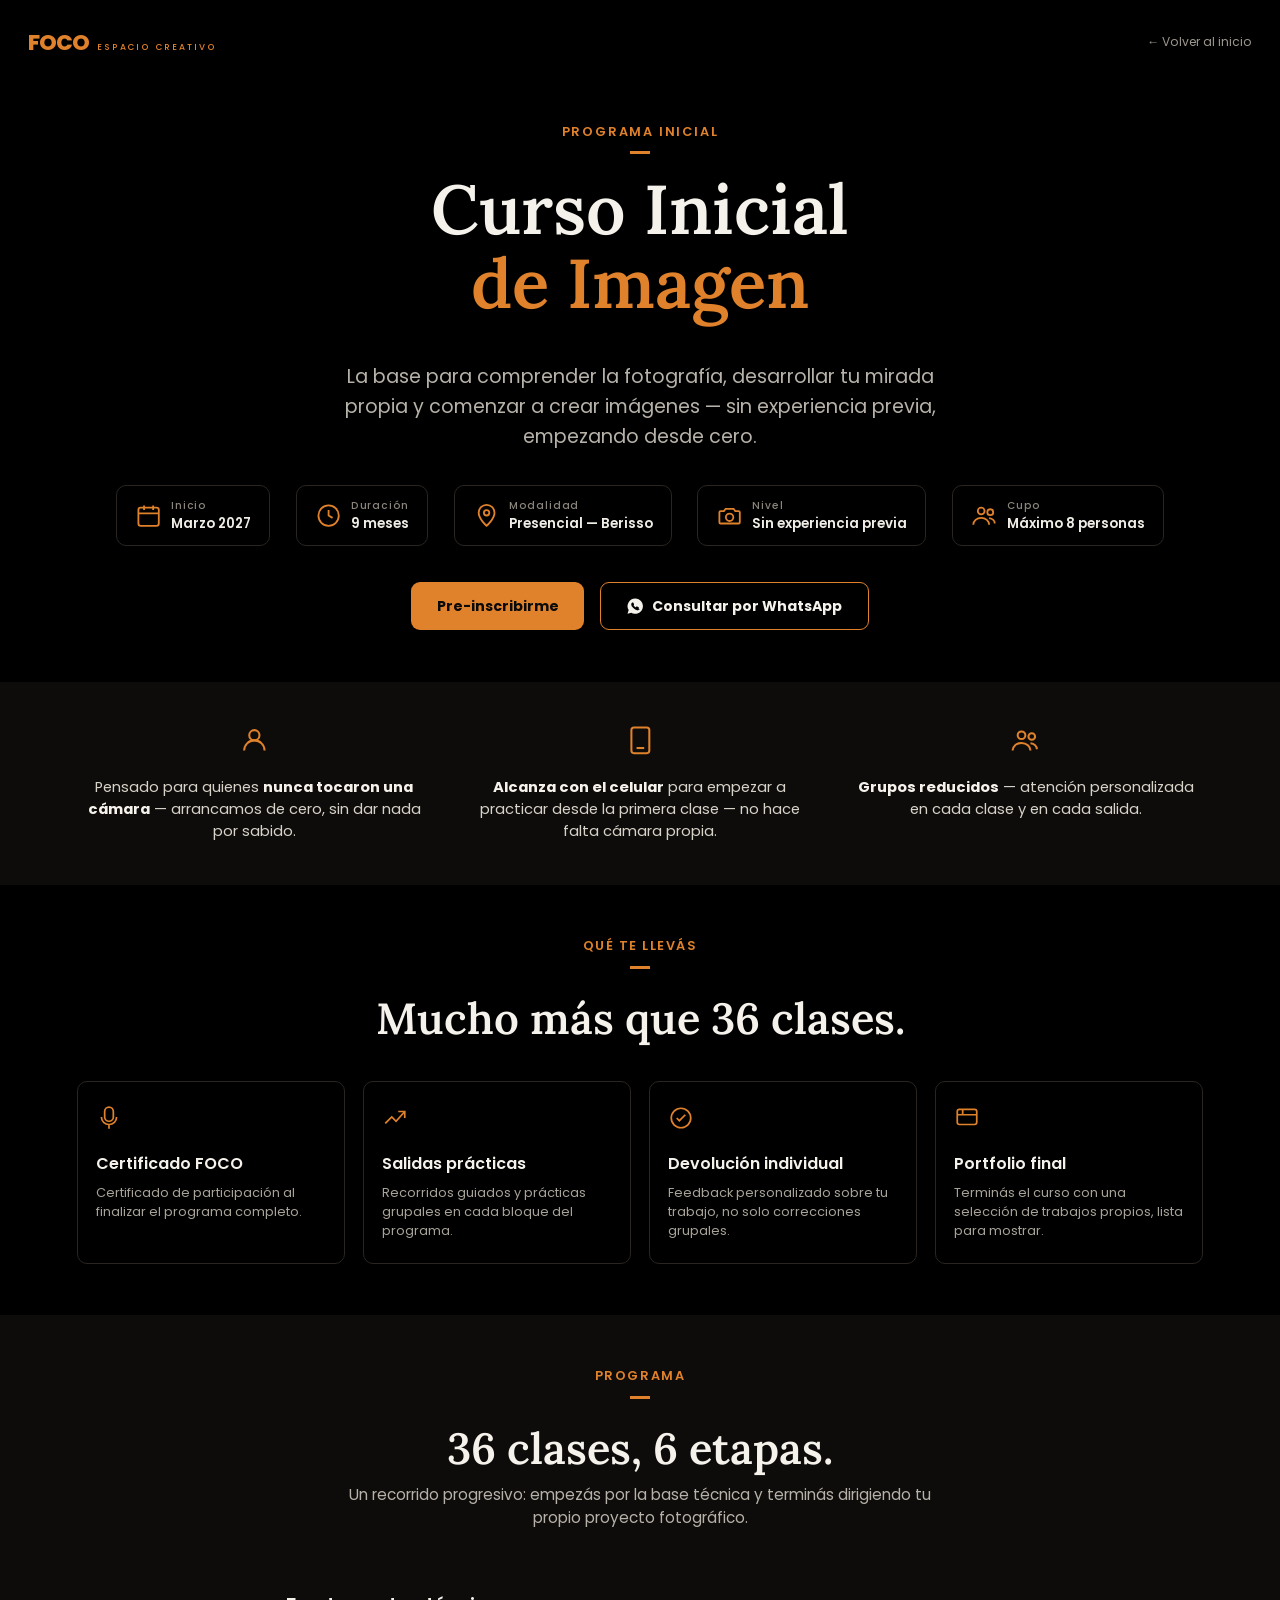
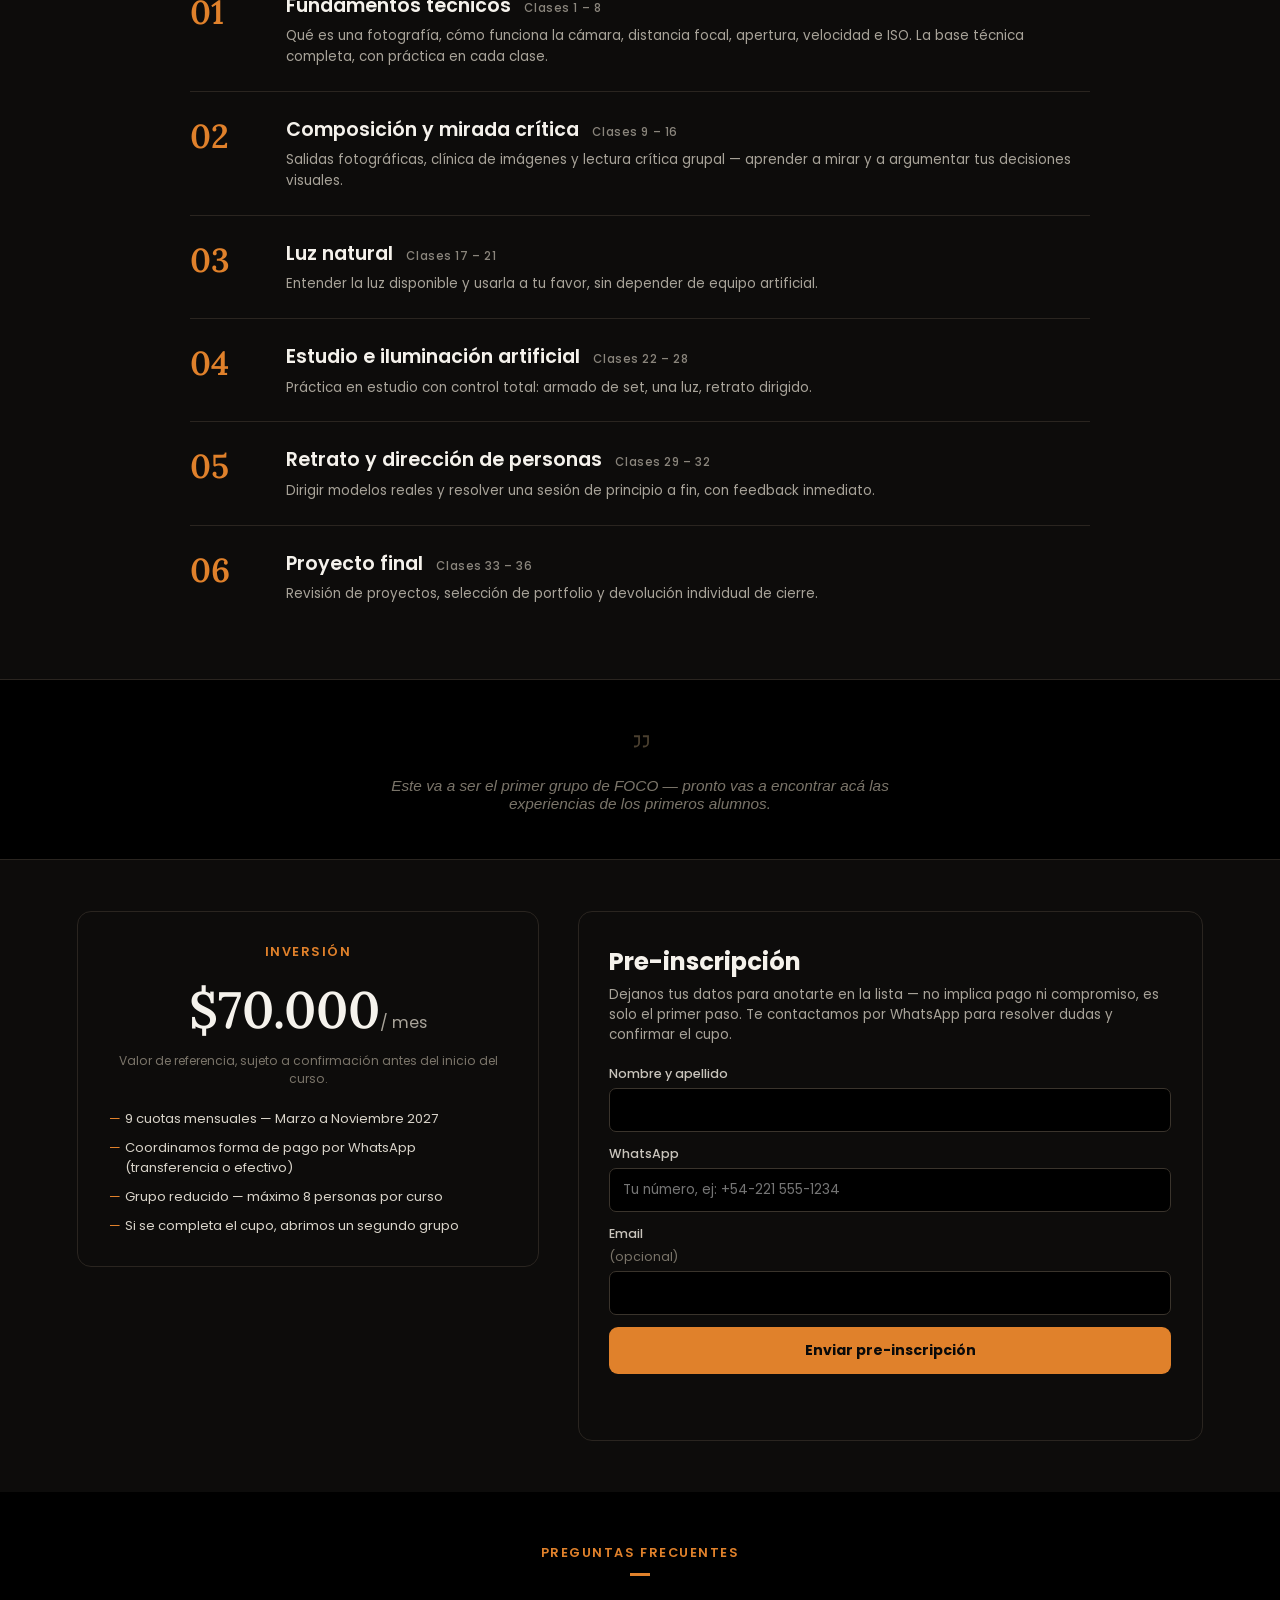
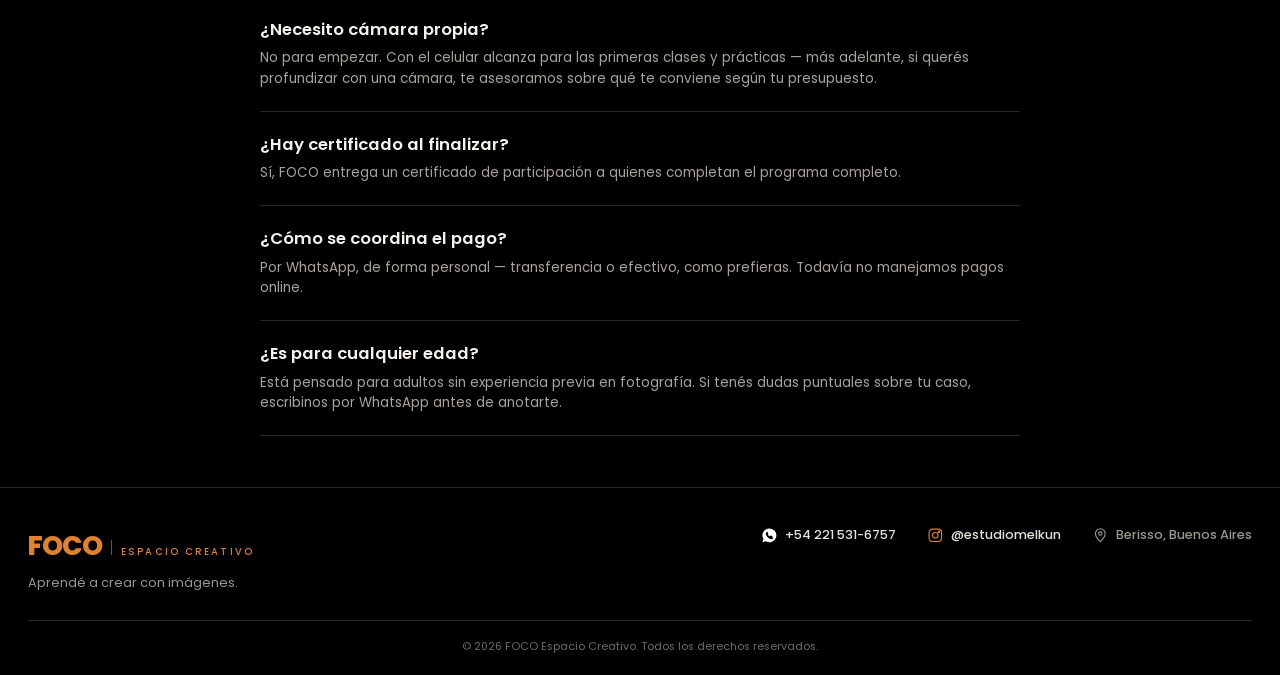
==== commit 19741575: "ajuste placeholder whatsapp" ====
--- a/web_foco/curso_inicial.html
+++ b/web_foco/curso_inicial.html
@@ -204,7 +204,7 @@
         </label>
         <label>
           WhatsApp
-          <input type="tel" name="whatsapp" placeholder="221 531-6757" required>
+          <input type="tel" name="whatsapp" placeholder="Tu número, ej: +54-221 555-1234" required>
         </label>
         <label>
           Email <span class="opt">(opcional)</span>
--- a/web_foco/style.css
+++ b/web_foco/style.css
@@ -742,3 +742,277 @@
   color:#7a7469; text-decoration:none;
 }
 .placeholder-page__back:hover{ color:#E0812B; }
+
+/* ---------- CURSO INICIAL — nav ---------- */
+
+.course-nav{
+  display:flex; justify-content:space-between; align-items:center;
+  padding:2vw 2.2vw;
+  background:#000;
+}
+.course-nav__logo{
+  display:inline-flex; align-items:baseline; gap:0.6vw; text-decoration:none;
+}
+.course-nav__logo span:first-child{
+  font-family:'Poppins',sans-serif; font-weight:800;
+  font-size:clamp(18px,1.7vw,26px); color:#E0812B; letter-spacing:-1px;
+}
+.course-nav__logo span:last-child{
+  font-family:'Poppins',sans-serif; font-weight:500;
+  font-size:clamp(8px,0.68vw,10.5px); letter-spacing:0.22em; color:#E0812B;
+}
+.course-nav__back{
+  font-family:'Poppins',sans-serif; font-size:clamp(11px,0.95vw,14px);
+  color:#9b968d; text-decoration:none;
+}
+.course-nav__back:hover{ color:#E0812B; }
+
+/* shared section label/rule (reused across course sections) */
+.section-label{
+  font-family:'Poppins',sans-serif; font-weight:600;
+  font-size:clamp(11px,1vw,15px); letter-spacing:0.12em; color:#E0812B;
+  margin-bottom:0.9em; text-align:center;
+}
+.section-rule{
+  width:1.6vw; max-width:24px; height:3px; background:#E0812B;
+  margin:0 auto 1.6vw;
+}
+
+/* ---------- HERO DEL CURSO ---------- */
+
+.course-hero{
+  background:#000;
+  padding: 3vw 6vw 4vw;
+  text-align:center;
+}
+.course-hero__label{
+  font-family:'Poppins',sans-serif; font-weight:600;
+  font-size:clamp(11px,1vw,15px); letter-spacing:0.14em; color:#E0812B;
+  margin-bottom:0.8em;
+}
+.course-hero__rule{ width:1.6vw; max-width:24px; height:3px; background:#E0812B; margin:0 auto 1.4vw; }
+.course-hero h1{
+  font-family:'Lora',serif; font-weight:600;
+  font-size:clamp(36px,5.4vw,74px); line-height:1.08; color:#f5f2ec;
+  margin-bottom:0.6em;
+}
+.course-hero h1 span{ color:#E0812B; }
+.course-hero__lead{
+  font-family:'Poppins',sans-serif; font-size:clamp(14px,1.5vw,21px);
+  line-height:1.55; color:#b7b2a9; max-width:640px; margin:0 auto 2.6vw;
+}
+
+.course-facts{
+  display:flex; justify-content:center; flex-wrap:wrap; gap:2vw;
+  margin-bottom:2.8vw;
+}
+.course-fact{
+  display:flex; align-items:center; gap:0.7vw;
+  border:1px solid #2a2520; border-radius:10px;
+  padding:0.9vw 1.4vw;
+}
+.course-fact svg{ width:1.7em; height:1.7em; color:#E0812B; flex-shrink:0; }
+.course-fact__label{
+  display:block; font-family:'Poppins',sans-serif; font-weight:500;
+  font-size:clamp(9px,0.8vw,12px); letter-spacing:0.08em; color:#8a857c; text-align:left;
+}
+.course-fact__value{
+  display:block; font-family:'Poppins',sans-serif; font-weight:600;
+  font-size:clamp(12.5px,1.05vw,16px); color:#f0ede7; text-align:left;
+}
+
+.course-hero__cta{ display:flex; justify-content:center; gap:1.2vw; flex-wrap:wrap; }
+
+.btn{
+  display:inline-flex; align-items:center; justify-content:center; gap:0.6vw;
+  font-family:'Poppins',sans-serif; font-weight:700;
+  font-size:clamp(12.5px,1.1vw,16px);
+  padding:1vw 2vw; border-radius:9px;
+  text-decoration:none;
+  transition: transform 0.2s ease, background 0.2s ease, opacity 0.2s ease;
+}
+.btn svg{ width:1.3em; height:1.3em; }
+.btn--solid{ background:#E0812B; color:#0a0a0a; border:none; }
+.btn--solid:hover{ background:#f3974a; transform:translateY(-2px); }
+.btn--outline{ background:transparent; color:#f5f2ec; border:1.5px solid #E0812B; }
+.btn--outline:hover{ background:rgba(224,129,43,0.08); transform:translateY(-2px); }
+.btn--full{ width:100%; }
+
+/* ---------- PARA QUIÉN ES ---------- */
+
+.course-audience{ background:#0d0c0b; padding:3.4vw 6vw; }
+.course-audience__inner{
+  display:grid; grid-template-columns:repeat(3,1fr); gap:2.4vw;
+  max-width:1200px; margin:0 auto;
+}
+.course-audience__item{ text-align:center; }
+.course-audience__item svg{ width:2.4vw; height:2.4vw; min-width:30px; min-height:30px; color:#E0812B; margin-bottom:1vw; }
+.course-audience__item p{
+  font-family:'Poppins',sans-serif; font-size:clamp(13px,1.15vw,17px);
+  line-height:1.5; color:#d8d3c9;
+}
+.course-audience__item p b{ color:#f5f2ec; }
+
+/* ---------- QUÉ TE LLEVÁS ---------- */
+
+.course-includes{ background:#000; padding:4vw 6vw; }
+.course-includes__head{ text-align:center; margin-bottom:2.8vw; }
+.course-includes__head h2{
+  font-family:'Lora',serif; font-weight:600;
+  font-size:clamp(28px,3.4vw,44px); color:#f5f2ec;
+}
+.course-includes__grid{
+  display:grid; grid-template-columns:repeat(4,1fr); gap:1.4vw;
+  max-width:1300px; margin:0 auto;
+}
+.include-card{
+  border:1px solid #2a2520; border-radius:10px; padding:1.8vw 1.4vw;
+  transition: border-color 0.25s ease, transform 0.25s ease;
+}
+.include-card:hover{ border-color:#E0812B; transform:translateY(-4px); }
+.include-card svg{ width:2vw; height:2vw; min-width:26px; min-height:26px; color:#E0812B; margin-bottom:1vw; }
+.include-card h3{
+  font-family:'Poppins',sans-serif; font-weight:600;
+  font-size:clamp(14px,1.25vw,18px); color:#f5f2ec; margin-bottom:0.5vw;
+}
+.include-card p{
+  font-family:'Poppins',sans-serif; font-size:clamp(11.5px,1vw,14.5px);
+  line-height:1.5; color:#a8a399;
+}
+
+/* ---------- TEMARIO ---------- */
+
+.course-syllabus{ background:#0d0c0b; padding:4vw 6vw; }
+.course-syllabus__head{ text-align:center; margin-bottom:3vw; }
+.course-syllabus__head h2{
+  font-family:'Lora',serif; font-weight:600;
+  font-size:clamp(28px,3.4vw,44px); color:#f5f2ec; margin-bottom:0.6vw;
+}
+.course-syllabus__lead{
+  font-family:'Poppins',sans-serif; font-size:clamp(13px,1.2vw,17px);
+  color:#b7b2a9; max-width:600px; margin:0 auto;
+}
+.syllabus-list{ max-width:900px; margin:0 auto; display:flex; flex-direction:column; }
+.syllabus-item{
+  display:flex; gap:1.8vw; padding:1.8vw 0; border-bottom:1px solid #2a2520;
+}
+.syllabus-item:last-child{ border-bottom:none; }
+.syllabus-item__num{
+  font-family:'Lora',serif; font-weight:600;
+  font-size:clamp(24px,2.6vw,34px); color:#E0812B; flex-shrink:0; width:2.2em;
+}
+.syllabus-item__body h3{
+  font-family:'Poppins',sans-serif; font-weight:600;
+  font-size:clamp(16px,1.5vw,21px); color:#f5f2ec; display:inline;
+}
+.syllabus-item__range{
+  font-family:'Poppins',sans-serif; font-weight:500;
+  font-size:clamp(10.5px,0.9vw,13px); letter-spacing:0.05em; color:#8a857c;
+  margin-left:0.8em;
+}
+.syllabus-item__body p{
+  font-family:'Poppins',sans-serif; font-size:clamp(12.5px,1.05vw,15.5px);
+  line-height:1.55; color:#a8a399; margin-top:0.5vw;
+}
+
+/* ---------- TESTIMONIOS placeholder ---------- */
+
+.course-testimonials{
+  background:#000; text-align:center;
+  padding:3.6vw 6vw; border-top:1px solid #2a2520; border-bottom:1px solid #2a2520;
+}
+.course-testimonials svg{ width:2.4vw; height:2.4vw; min-width:28px; color:#4a3f2f; margin-bottom:1vw; }
+.course-testimonials p{
+  font-family:'Poppins',sans-serif; font-style:italic; font-size:clamp(13px,1.2vw,17px);
+  color:#7a7469; max-width:520px; margin:0 auto;
+}
+
+/* ---------- PRECIO + RESERVA ---------- */
+
+.course-price{
+  background:#0d0c0b; padding:4vw 6vw;
+  display:grid; grid-template-columns:0.85fr 1.15fr; gap:3vw;
+  max-width:1300px; margin:0 auto;
+}
+.course-price__card{
+  border:1px solid #2a2520; border-radius:14px; padding:2.4vw;
+  text-align:center; align-self:start;
+}
+.course-price__amount{
+  font-family:'Lora',serif; font-weight:600;
+  font-size:clamp(38px,4vw,54px); color:#f5f2ec; margin:0.3em 0 0.2em;
+}
+.course-price__amount span{
+  font-family:'Poppins',sans-serif; font-weight:400;
+  font-size:0.32em; color:#a8a399;
+}
+.course-price__note{
+  font-family:'Poppins',sans-serif; font-size:clamp(11px,0.95vw,13.5px);
+  color:#7a7469; margin-bottom:1.6vw;
+}
+.course-price__list{
+  list-style:none; text-align:left; display:flex; flex-direction:column; gap:0.7vw;
+}
+.course-price__list li{
+  font-family:'Poppins',sans-serif; font-size:clamp(12px,1.02vw,15px);
+  color:#d8d3c9; padding-left:1.3em; position:relative;
+}
+.course-price__list li::before{
+  content:'—'; position:absolute; left:0; color:#E0812B;
+}
+
+.course-form{ border:1px solid #2a2520; border-radius:14px; padding:2.4vw; }
+.course-form h2{
+  font-family:'Poppins',sans-serif; font-weight:700;
+  font-size:clamp(20px,1.9vw,28px); color:#f5f2ec; margin-bottom:0.4vw;
+}
+.course-form__lead{
+  font-family:'Poppins',sans-serif; font-size:clamp(12.5px,1.05vw,15.5px);
+  color:#a8a399; margin-bottom:1.6vw;
+}
+.course-form form{ display:flex; flex-direction:column; gap:1vw; }
+.course-form label{
+  display:flex; flex-direction:column; gap:0.4vw;
+  font-family:'Poppins',sans-serif; font-weight:500;
+  font-size:clamp(11.5px,0.98vw,14px); color:#c9c4bc;
+}
+.course-form label .opt{ color:#7a7469; font-weight:400; }
+.course-form input{
+  font-family:'Poppins',sans-serif; font-size:clamp(13px,1.05vw,15px);
+  background:#000; border:1px solid #3a342c; border-radius:7px;
+  padding:0.85vw 1vw; color:#f5f2ec; outline:none;
+  transition: border-color 0.2s ease;
+}
+.course-form input:focus{ border-color:#E0812B; }
+.course-form__status{
+  font-family:'Poppins',sans-serif; font-size:clamp(11.5px,0.98vw,14px);
+  min-height:1.4em; margin-top:0.4vw;
+}
+.course-form__status.ok{ color:#3fbf5f; }
+.course-form__status.err{ color:#e05a3f; }
+
+/* ---------- FAQ ---------- */
+
+.course-faq{ background:#000; padding:4vw 6vw; text-align:center; }
+.faq-item{
+  max-width:760px; margin:0 auto; text-align:left;
+  padding:1.6vw 0; border-bottom:1px solid #2a2520;
+}
+.faq-item h3{
+  font-family:'Poppins',sans-serif; font-weight:600;
+  font-size:clamp(14.5px,1.3vw,19px); color:#f5f2ec; margin-bottom:0.5vw;
+}
+.faq-item p{
+  font-family:'Poppins',sans-serif; font-size:clamp(12.5px,1.05vw,15.5px);
+  line-height:1.55; color:#a8a399;
+}
+
+@media (max-width:900px){
+  .course-audience__inner{ grid-template-columns:1fr; gap:32px; }
+  .course-includes__grid{ grid-template-columns:repeat(2,1fr); }
+  .course-price{ grid-template-columns:1fr; }
+  .course-hero__cta{ flex-direction:column; align-items:stretch; }
+}
+@media (max-width:560px){
+  .course-includes__grid{ grid-template-columns:1fr; }
+}
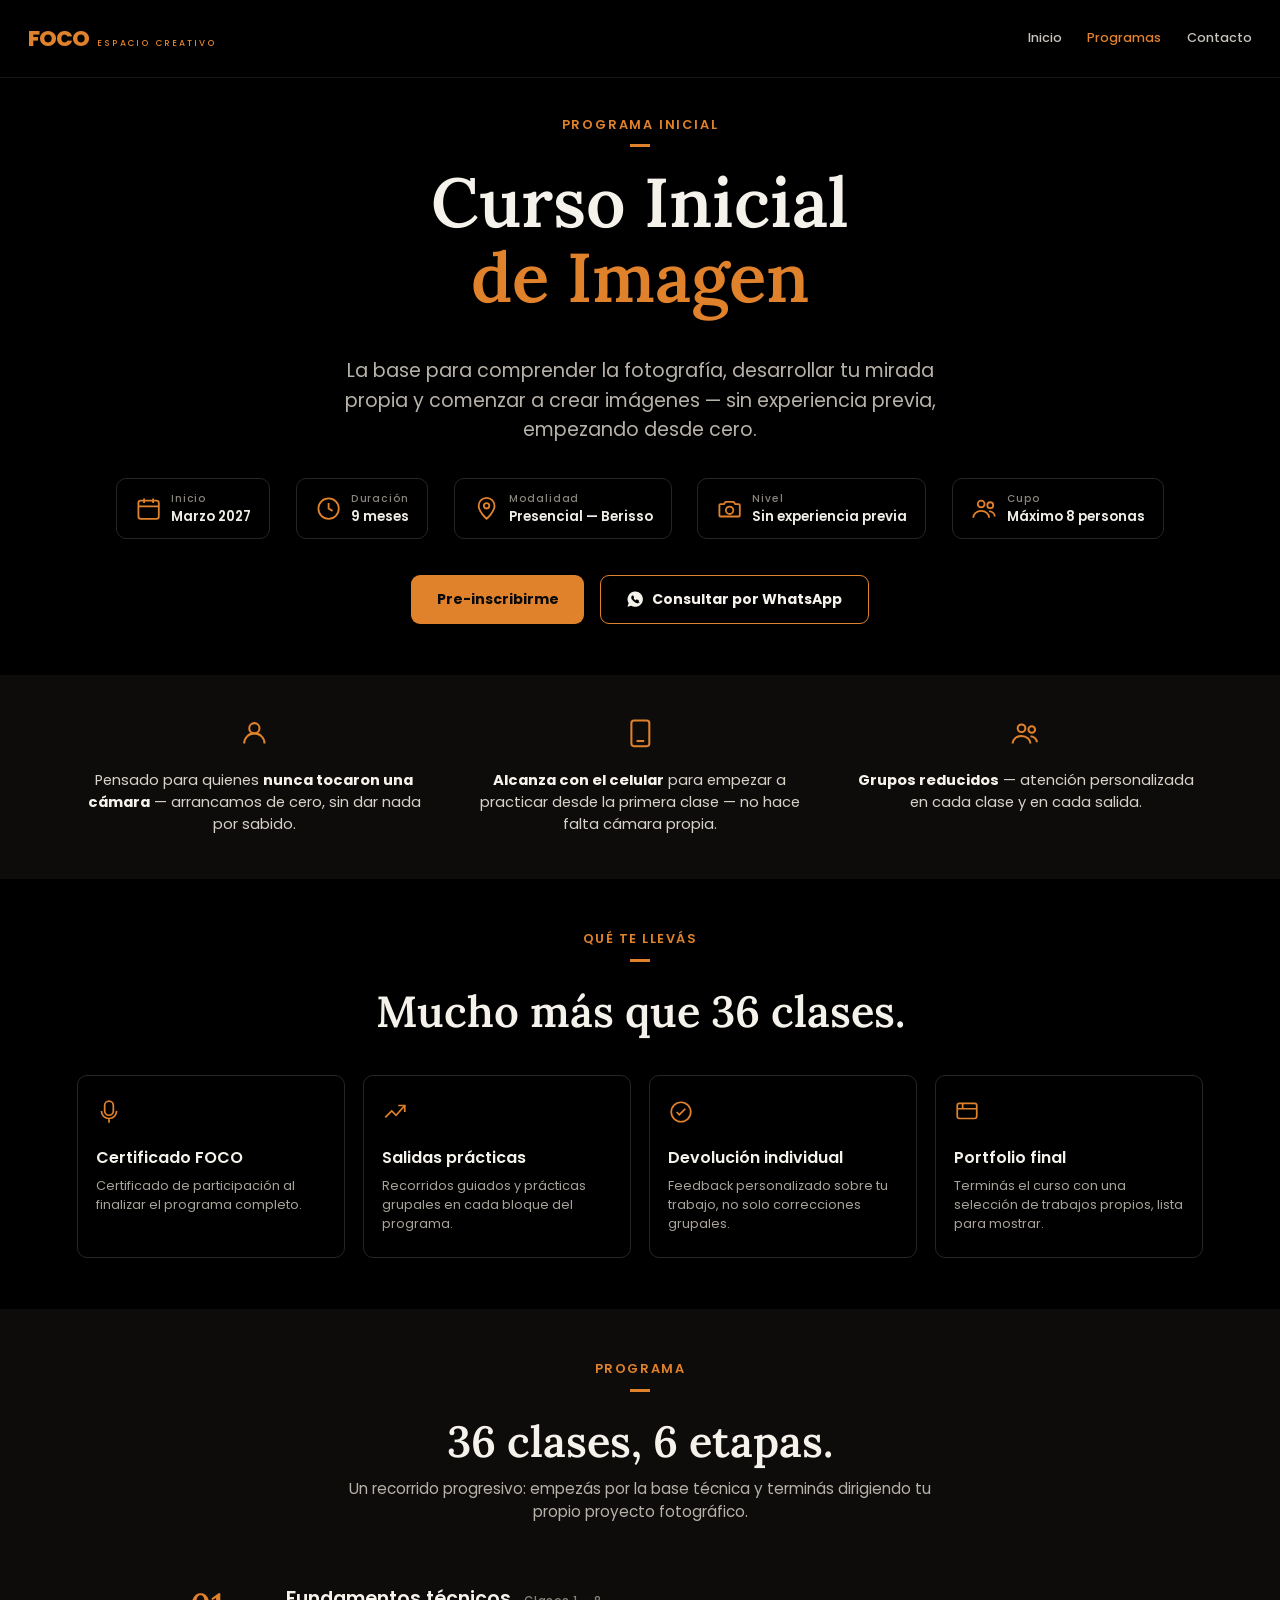
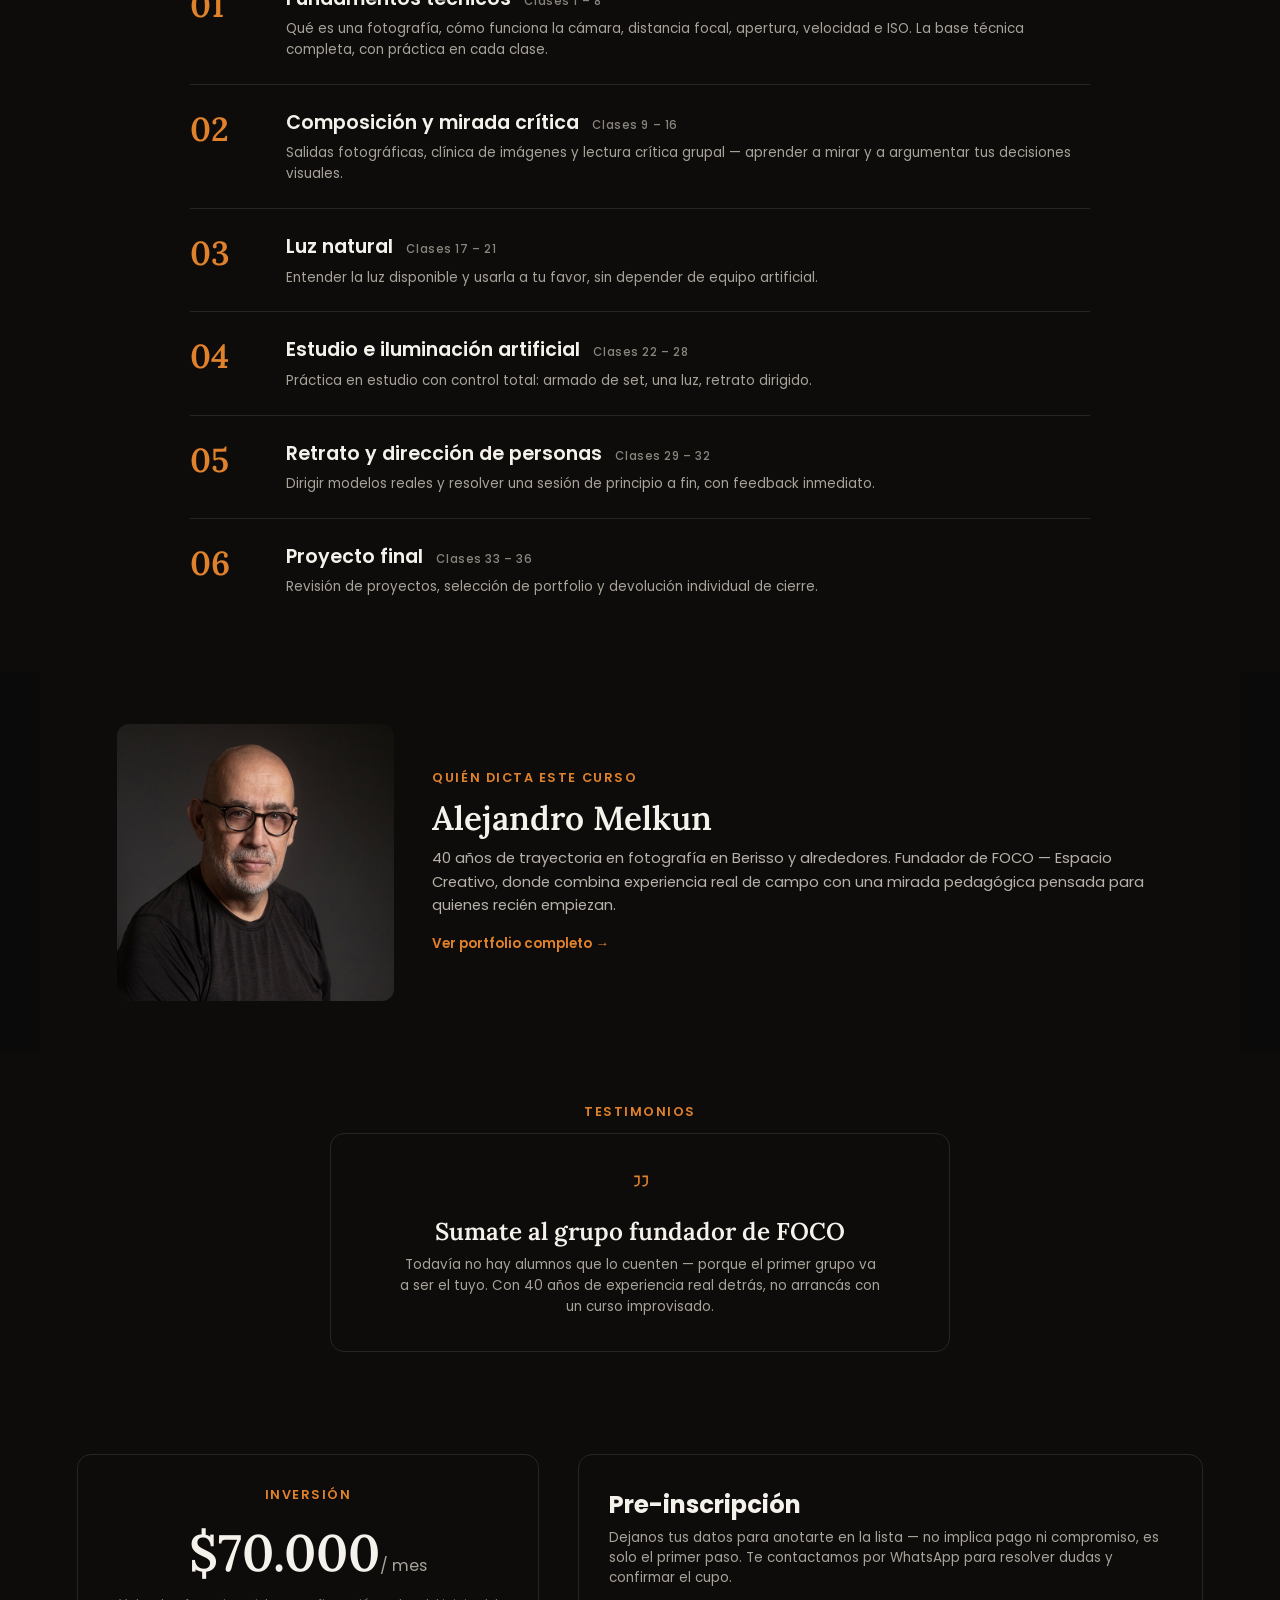
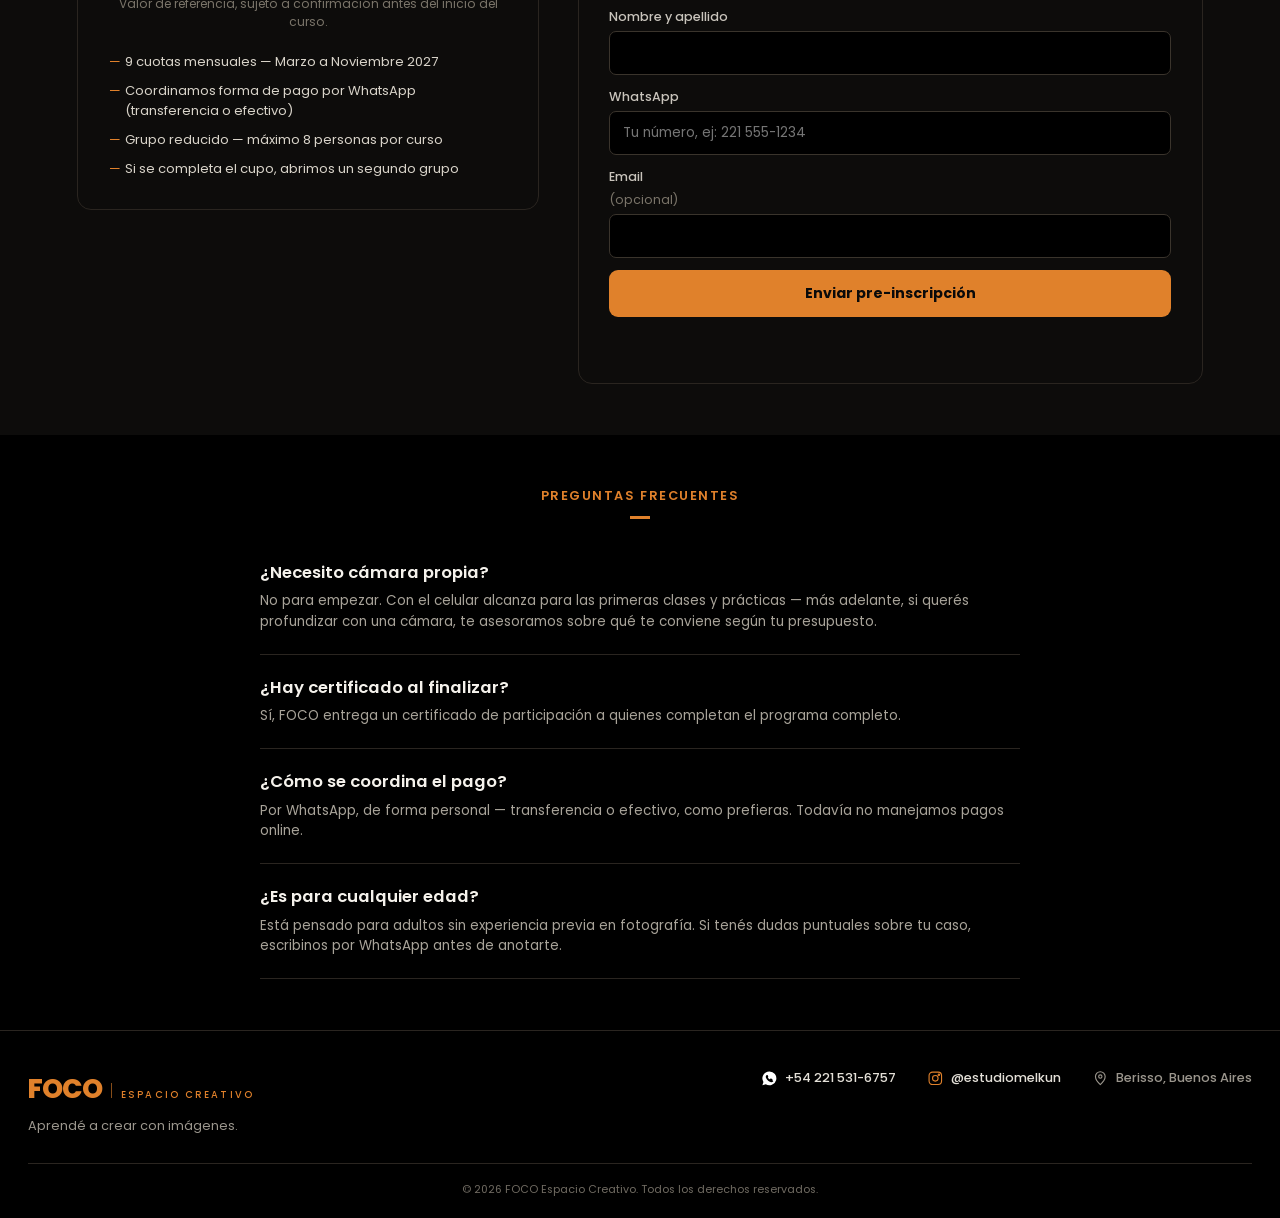
==== commit 9d422660: "rediseño sección testimonios" ====
--- a/web_foco/curso_inicial.html
+++ b/web_foco/curso_inicial.html
@@ -17,11 +17,15 @@
 </head>
 <body>
 
-  <header class="course-nav">
-    <a href="index.html" class="course-nav__logo">
+  <header class="site-nav">
+    <a href="index.html" class="site-nav__logo">
       <span>FOCO</span> <span>ESPACIO CREATIVO</span>
     </a>
-    <a href="index.html" class="course-nav__back">← Volver al inicio</a>
+    <nav class="site-nav__links">
+      <a href="index.html">Inicio</a>
+      <a href="programas.html" class="is-active">Programas</a>
+      <a href="https://wa.me/542215316757?text=Hola%2C%20quiero%20m%C3%A1s%20informaci%C3%B3n%20de%20los%20cursos" target="_blank" rel="noopener">Contacto</a>
+    </nav>
   </header>
 
   <!-- HERO DEL CURSO -->
@@ -172,10 +176,25 @@
     </div>
   </section>
 
+  <!-- QUIÉN DICTA ESTE CURSO -->
+  <section class="instructor">
+    <img src="assets/images/alejandro.jpg" alt="Alejandro Melkun" class="instructor__photo">
+    <div>
+      <div class="instructor__label">QUIÉN DICTA ESTE CURSO</div>
+      <h2>Alejandro Melkun</h2>
+      <p>40 años de trayectoria en fotografía en Berisso y alrededores. Fundador de FOCO — Espacio Creativo, donde combina experiencia real de campo con una mirada pedagógica pensada para quienes recién empiezan.</p>
+      <a href="https://www.melkun.com" target="_blank" rel="noopener">Ver portfolio completo →</a>
+    </div>
+  </section>
+
   <!-- TESTIMONIOS (placeholder) -->
   <section class="course-testimonials">
-    <svg viewBox="0 0 24 24" fill="none" stroke="currentColor" stroke-width="1.4"><path d="M7 8h4v5a3 3 0 01-3 3H7"/><path d="M14 8h4v5a3 3 0 01-3 3h-1"/></svg>
-    <p>Este va a ser el primer grupo de FOCO — pronto vas a encontrar acá las experiencias de los primeros alumnos.</p>
+    <div class="course-testimonials__label">TESTIMONIOS</div>
+    <div class="course-testimonials__card">
+      <svg viewBox="0 0 24 24" fill="none" stroke="currentColor" stroke-width="1.4"><path d="M7 8h4v5a3 3 0 01-3 3H7"/><path d="M14 8h4v5a3 3 0 01-3 3h-1"/></svg>
+      <h3>Sumate al grupo fundador de FOCO</h3>
+      <p>Todavía no hay alumnos que lo cuenten — porque el primer grupo va a ser el tuyo. Con 40 años de experiencia real detrás, no arrancás con un curso improvisado.</p>
+    </div>
   </section>
 
   <!-- PRECIO + RESERVA -->
@@ -196,7 +215,7 @@
       <h2>Pre-inscripción</h2>
       <p class="course-form__lead">Dejanos tus datos para anotarte en la lista — no implica pago ni compromiso, es solo el primer paso. Te contactamos por WhatsApp para resolver dudas y confirmar el cupo.</p>
       <form id="reserva-form">
-        <input type="hidden" name="access_key" value="af8b8264-5bc4-4c7f-9a97-601a903d8e59">
+        <input type="hidden" name="access_key" value="TU_ACCESS_KEY_DE_WEB3FORMS">
         <input type="hidden" name="subject" value="Nueva pre-inscripción — Curso Inicial FOCO">
         <label>
           Nombre y apellido
@@ -204,7 +223,7 @@
         </label>
         <label>
           WhatsApp
-          <input type="tel" name="whatsapp" placeholder="Tu número, ej: +54-221 555-1234" required>
+          <input type="tel" name="whatsapp" placeholder="Tu número, ej: 221 555-1234" required>
         </label>
         <label>
           Email <span class="opt">(opcional)</span>
--- a/web_foco/style.css
+++ b/web_foco/style.css
@@ -918,13 +918,28 @@
 /* ---------- TESTIMONIOS placeholder ---------- */
 
 .course-testimonials{
-  background:#000; text-align:center;
-  padding:3.6vw 6vw; border-top:1px solid #2a2520; border-bottom:1px solid #2a2520;
-}
-.course-testimonials svg{ width:2.4vw; height:2.4vw; min-width:28px; color:#4a3f2f; margin-bottom:1vw; }
+  background:#0d0c0b;
+  padding:4vw 6vw;
+  text-align:center;
+}
+.course-testimonials__label{
+  font-family:'Poppins',sans-serif; font-weight:600;
+  font-size:clamp(11px,1vw,15px); letter-spacing:0.12em; color:#E0812B;
+  margin-bottom:0.9em;
+}
+.course-testimonials__card{
+  max-width:620px; margin:0 auto;
+  border:1px solid #2a2520; border-radius:14px;
+  padding:2.6vw 2.4vw;
+}
+.course-testimonials svg{ width:2.2vw; height:2.2vw; min-width:26px; color:#E0812B; margin-bottom:1.1vw; }
+.course-testimonials h3{
+  font-family:'Lora',serif; font-weight:600;
+  font-size:clamp(18px,1.9vw,26px); color:#f5f2ec; margin-bottom:0.6vw;
+}
 .course-testimonials p{
-  font-family:'Poppins',sans-serif; font-style:italic; font-size:clamp(13px,1.2vw,17px);
-  color:#7a7469; max-width:520px; margin:0 auto;
+  font-family:'Poppins',sans-serif; font-size:clamp(12.5px,1.05vw,15.5px);
+  line-height:1.55; color:#a8a399; max-width:480px; margin:0 auto;
 }
 
 /* ---------- PRECIO + RESERVA ---------- */
@@ -1016,3 +1031,109 @@
 @media (max-width:560px){
   .course-includes__grid{ grid-template-columns:1fr; }
 }
+
+/* ---------- NAV COMPARTIDO (todas las páginas) ---------- */
+
+.site-nav{
+  display:flex; justify-content:space-between; align-items:center;
+  padding:1.7vw 2.2vw;
+  background:#000;
+  border-bottom:1px solid #1a1712;
+}
+.site-nav__logo{
+  display:inline-flex; align-items:baseline; gap:0.6vw; text-decoration:none;
+}
+.site-nav__logo span:first-child{
+  font-family:'Poppins',sans-serif; font-weight:800;
+  font-size:clamp(18px,1.7vw,26px); color:#E0812B; letter-spacing:-1px;
+}
+.site-nav__logo span:last-child{
+  font-family:'Poppins',sans-serif; font-weight:500;
+  font-size:clamp(8px,0.68vw,10.5px); letter-spacing:0.22em; color:#E0812B;
+}
+.site-nav__links{ display:flex; align-items:center; gap:2vw; }
+.site-nav__links a{
+  font-family:'Poppins',sans-serif; font-weight:500;
+  font-size:clamp(12px,1vw,15px); color:#c9c4bc; text-decoration:none;
+  transition: color 0.2s ease;
+}
+.site-nav__links a:hover{ color:#E0812B; }
+.site-nav__links a.is-active{ color:#E0812B; }
+
+@media (max-width:640px){
+  .site-nav{ flex-direction:column; gap:12px; align-items:flex-start; }
+  .site-nav__links{ gap:20px; }
+}
+
+/* ---------- CATÁLOGO DE PROGRAMAS ---------- */
+
+.catalog-hero{
+  background:#000; padding:3.6vw 6vw 2.4vw; text-align:center;
+}
+.catalog-hero h1{
+  font-family:'Lora',serif; font-weight:600;
+  font-size:clamp(32px,4.4vw,58px); color:#f5f2ec; margin-bottom:0.5vw;
+}
+.catalog-hero p{
+  font-family:'Poppins',sans-serif; font-size:clamp(13px,1.3vw,18px);
+  color:#b7b2a9; max-width:560px; margin:0 auto;
+}
+.catalog-group{ background:#000; padding:0 6vw 4vw; }
+.catalog-group__label{
+  display:flex; align-items:center; gap:1vw;
+  font-family:'Poppins',sans-serif; font-weight:600;
+  font-size:clamp(11px,1vw,15px); letter-spacing:0.12em; color:#E0812B;
+  margin-bottom:1.6vw; padding-top:2vw;
+}
+.catalog-group__label::after{
+  content:''; flex:1; height:1px; background:#2a2520;
+}
+.catalog-grid{
+  display:grid; grid-template-columns:repeat(4,1fr); gap:1.4vw;
+}
+.catalog-empty{
+  border:1px dashed #2a2520; border-radius:10px; padding:2.4vw;
+  text-align:center;
+}
+.catalog-empty p{
+  font-family:'Poppins',sans-serif; font-style:italic;
+  font-size:clamp(12.5px,1.1vw,16px); color:#7a7469;
+}
+
+@media (max-width:900px){ .catalog-grid{ grid-template-columns:repeat(2,1fr); } }
+@media (max-width:560px){ .catalog-grid{ grid-template-columns:1fr; } }
+
+/* ---------- BIO DEL INSTRUCTOR ---------- */
+
+.instructor{
+  background:#0d0c0b; padding:4vw 6vw;
+  display:grid; grid-template-columns:0.55fr 1.45fr; gap:3vw; align-items:center;
+  max-width:1200px; margin:0 auto;
+}
+.instructor__photo{
+  width:100%; aspect-ratio:1/1; border-radius:12px; object-fit:cover;
+  filter:grayscale(15%);
+}
+.instructor__label{
+  font-family:'Poppins',sans-serif; font-weight:600;
+  font-size:clamp(11px,1vw,15px); letter-spacing:0.12em; color:#E0812B;
+  margin-bottom:0.8em;
+}
+.instructor h2{
+  font-family:'Lora',serif; font-weight:600;
+  font-size:clamp(24px,2.6vw,36px); color:#f5f2ec; margin-bottom:0.6vw;
+}
+.instructor p{
+  font-family:'Poppins',sans-serif; font-size:clamp(13px,1.15vw,17px);
+  line-height:1.6; color:#b7b2a9; margin-bottom:1vw;
+}
+.instructor a{
+  font-family:'Poppins',sans-serif; font-weight:600;
+  font-size:clamp(12.5px,1.05vw,15.5px); color:#E0812B; text-decoration:none;
+}
+.instructor a:hover{ text-decoration:underline; }
+
+@media (max-width:800px){
+  .instructor{ grid-template-columns:1fr; text-align:center; }
+  .instructor__photo{ max-width:220px; margin:0 auto; }
+}
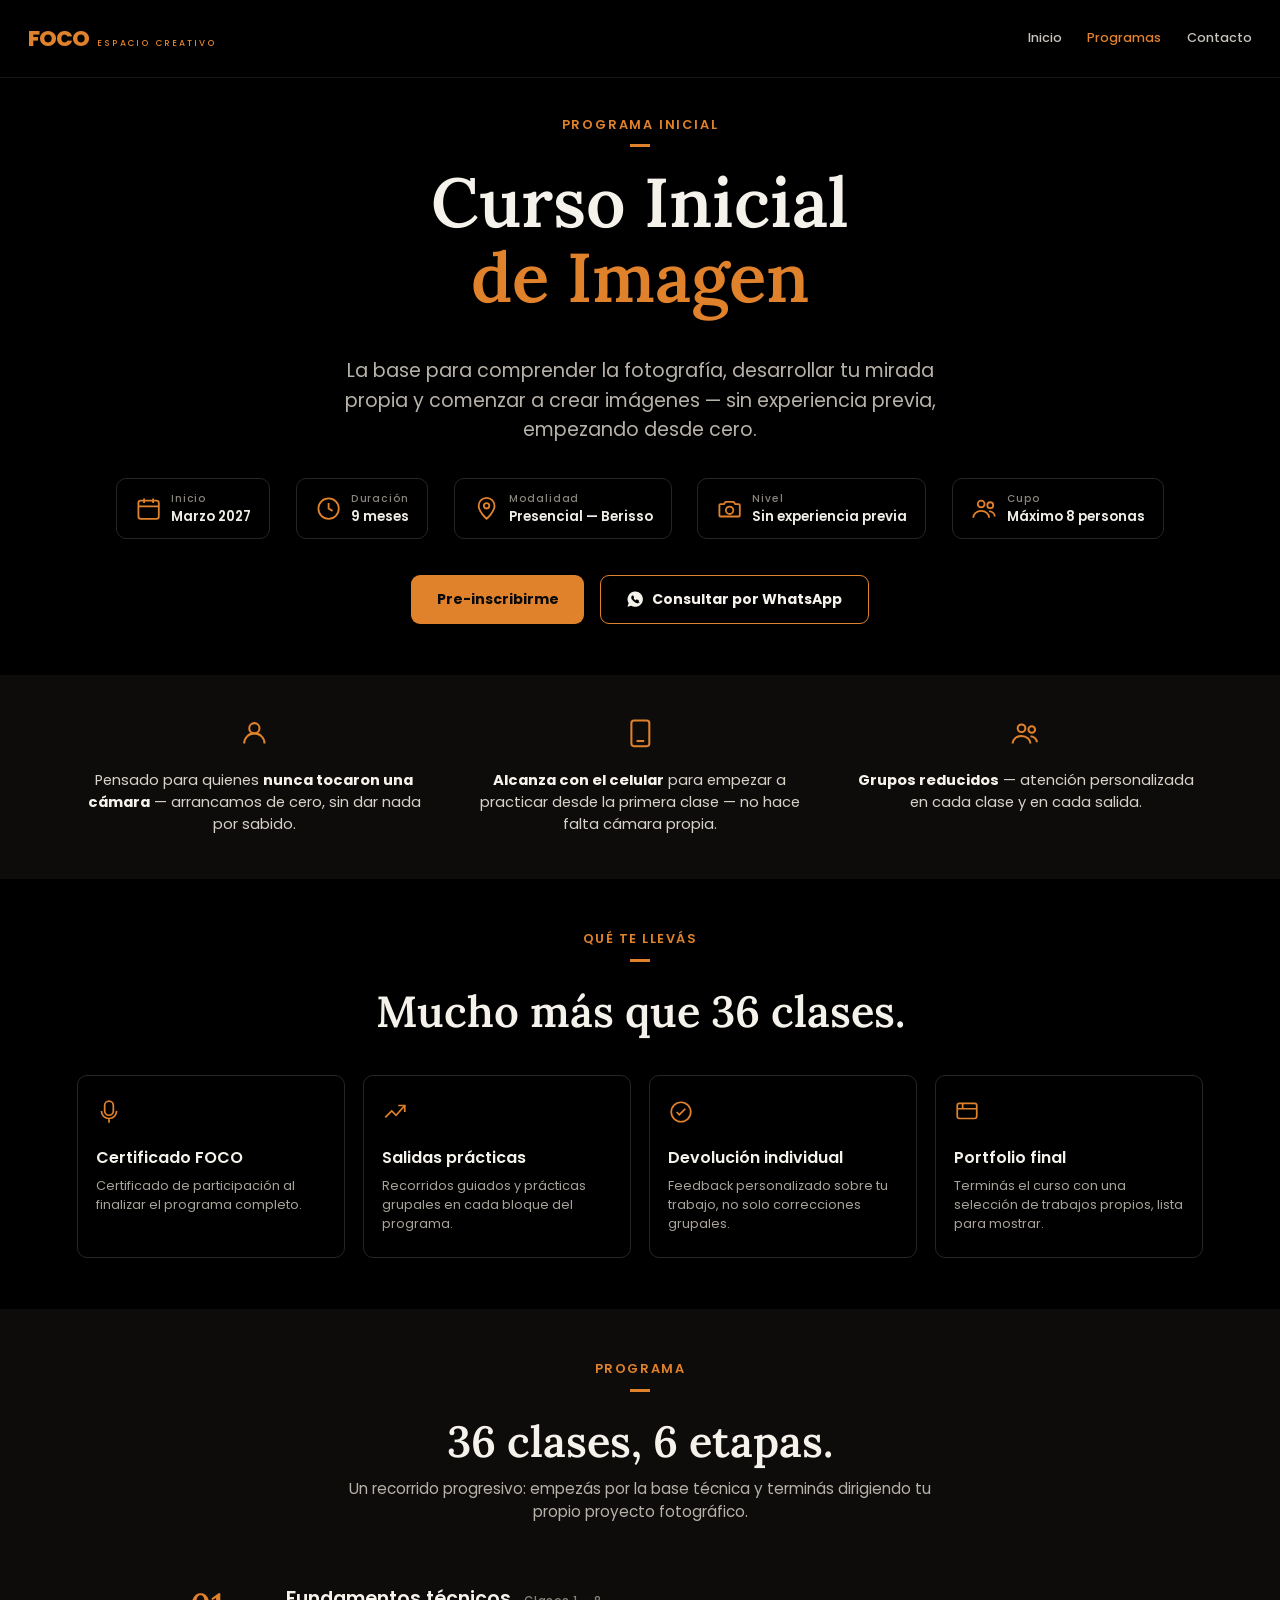
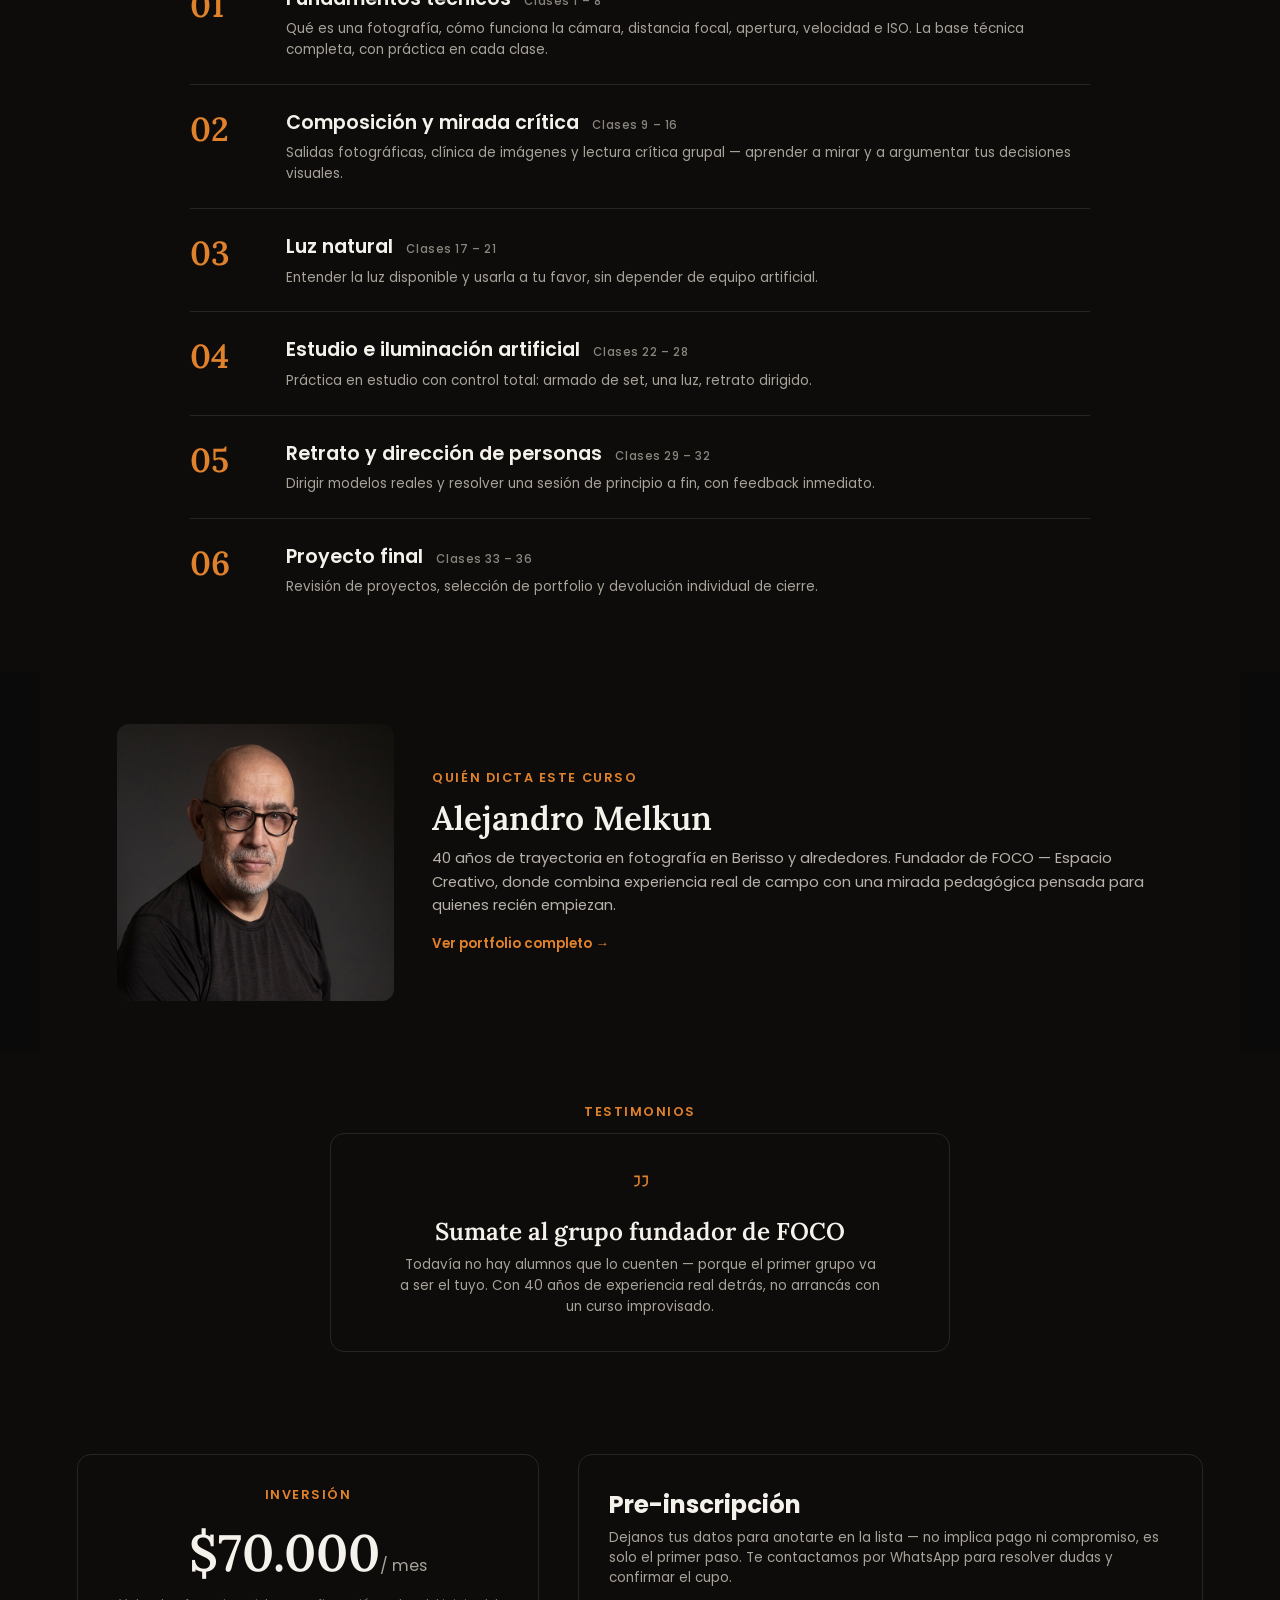
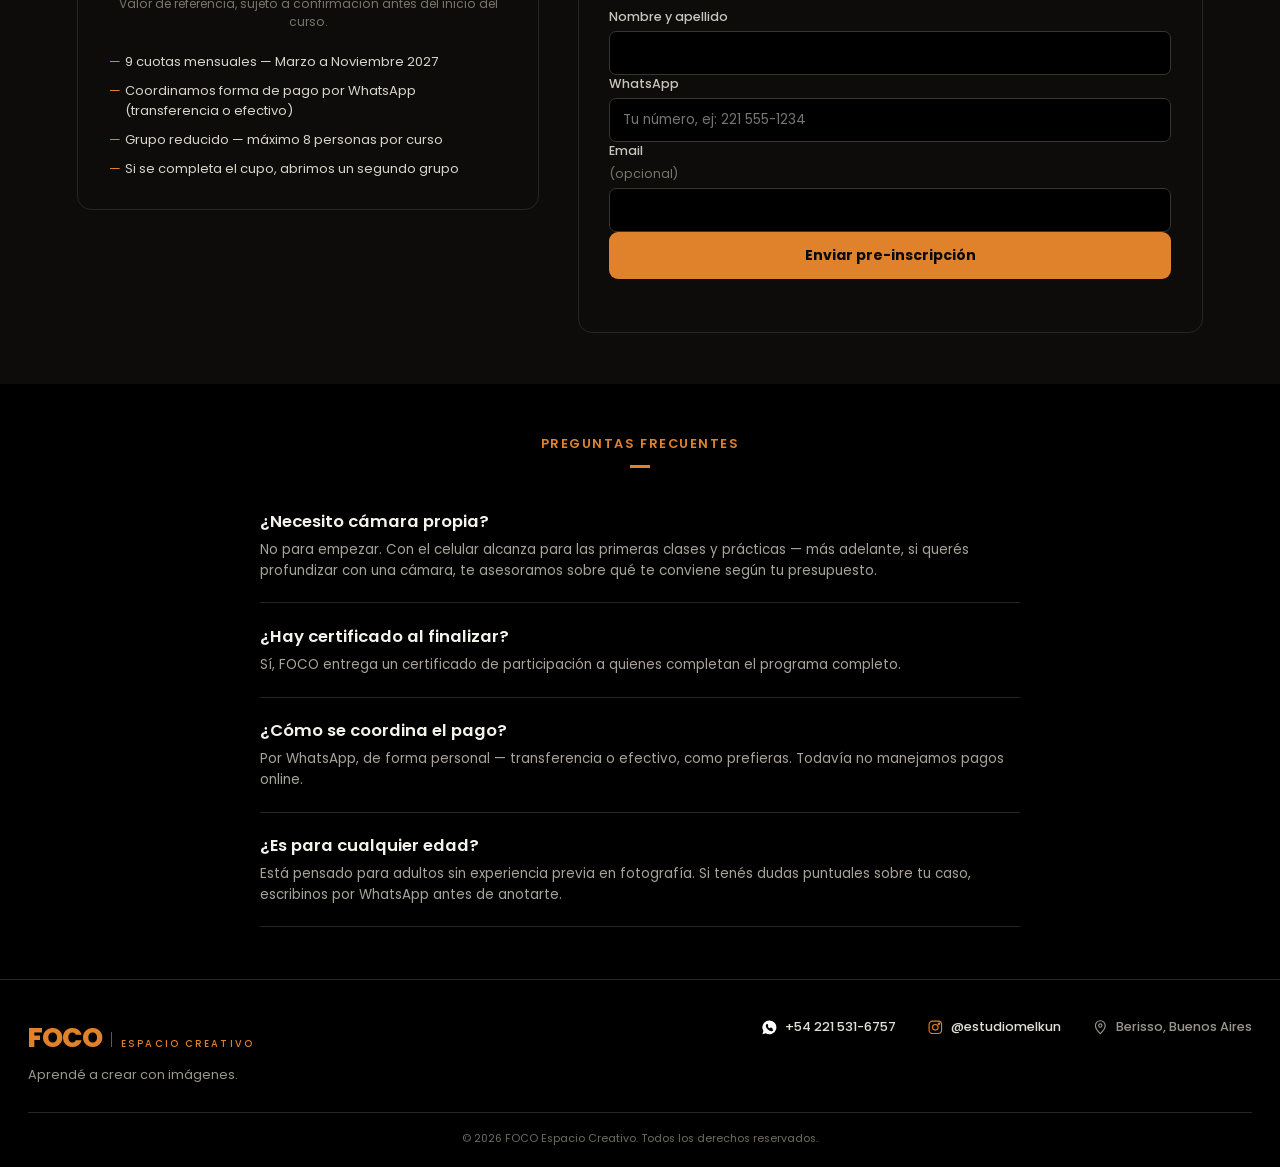
==== commit 5d3aaa21: "arregloform" ====
--- a/web_foco/curso_inicial.html
+++ b/web_foco/curso_inicial.html
@@ -214,8 +214,8 @@
     <div class="course-form">
       <h2>Pre-inscripción</h2>
       <p class="course-form__lead">Dejanos tus datos para anotarte en la lista — no implica pago ni compromiso, es solo el primer paso. Te contactamos por WhatsApp para resolver dudas y confirmar el cupo.</p>
-      <form id="reserva-form">
-        <input type="hidden" name="access_key" value="TU_ACCESS_KEY_DE_WEB3FORMS">
+      <form id="reserva-form" data-course="eventos-sociales"></form>
+        <input type="hidden" name="access_key" value="af8b8264-5bc4-4c7f-9a97-601a903d8e59">
         <input type="hidden" name="subject" value="Nueva pre-inscripción — Curso Inicial FOCO">
         <label>
           Nombre y apellido
--- a/web_foco/style.css
+++ b/web_foco/style.css
@@ -367,18 +367,25 @@
 .about__footnote p b{ color:#0a0a0a; font-weight:600; }
 
 @media (max-width:820px){
-  .about__top{ flex-direction:column; gap:20px; }
+  .about__content{ padding: 24px 24px 32px; }
+  .about__top{ flex-direction:column; gap:12px; margin-bottom:20px; }
   .about__headline{ flex:none; }
-  .about__row{ flex-direction:column; align-items:stretch; gap:24px; }
+  .about__headline h2{ font-size:30px; line-height:1.05; }
+  .about__lead{ font-size:14px; line-height:1.4; }
+  .about__row{ flex-direction:column; align-items:stretch; gap:16px; margin-bottom:16px; }
   .about__icons{ flex-wrap:wrap; }
   .about__icon{
     flex:0 0 50%;
     border-right:none;
     border-bottom:1px solid #e2ddd6;
-    padding:16px 12px 20px 0;
+    padding:10px 12px 12px 0;
   }
+  .about__icon svg{ width:22px; height:22px; margin-bottom:6px; }
+  .about__icon h3{ font-size:14px; margin-bottom:2px; }
+  .about__icon p{ font-size:12px; line-height:1.35; }
   .about__icon:nth-child(2n){ padding-left:16px; }
   .about__cta{ justify-content:center; }
+  .about__divider{ margin-bottom:16px; }
 }
 
 /* ---------- PROGRAMAS DE FORMACIÓN ---------- */
@@ -478,12 +485,17 @@
   text-decoration:none;
   transition: border-color 0.25s ease, transform 0.25s ease, box-shadow 0.25s ease, background 0.25s ease;
 }
-.card:hover{
+.card:hover, .card:active{
   border-color:#E0812B;
   transform: translateY(-6px);
   box-shadow: 0 14px 30px rgba(224,129,43,0.18);
   background: rgba(224,129,43,0.05);
 }
+.card:active{ transform: scale(0.97); }
+.card:hover .card__icon, .card:active .card__icon{ background:#E0812B; transform:scale(1.08); }
+.card:hover .card__icon svg, .card:active .card__icon svg{ color:#0a0a0a; }
+.card:hover .card__cta, .card:active .card__cta{ background:#f3974a; gap:0.4em; }
+.card:hover .card__cta .arrow, .card:active .card__cta .arrow{ transform: translateX(4px); }
 
 .card__icon{
   width:clamp(44px,4.4vw,68px);
@@ -495,8 +507,6 @@
   transition: background 0.25s ease, transform 0.25s ease;
 }
 .card__icon svg{ width:46%; height:46%; color:#E0812B; }
-.card:hover .card__icon{ background:#E0812B; transform:scale(1.08); }
-.card:hover .card__icon svg{ color:#0a0a0a; }
 
 .card__tag{
   font-family:'Poppins', sans-serif; font-weight:600;
@@ -531,9 +541,7 @@
   border-radius:7px;
   transition: background 0.25s ease, gap 0.25s ease;
 }
-.card:hover .card__cta{ background:#f3974a; gap:0.4em; }
 .card__cta .arrow{ font-size:1.2em; transition: transform 0.25s ease; }
-.card:hover .card__cta .arrow{ transform: translateX(4px); }
 
 /* cards without active CTA get a little vertical breathing room at the bottom */
 .card:not(.card--active){ padding-bottom:1.9vw; }
